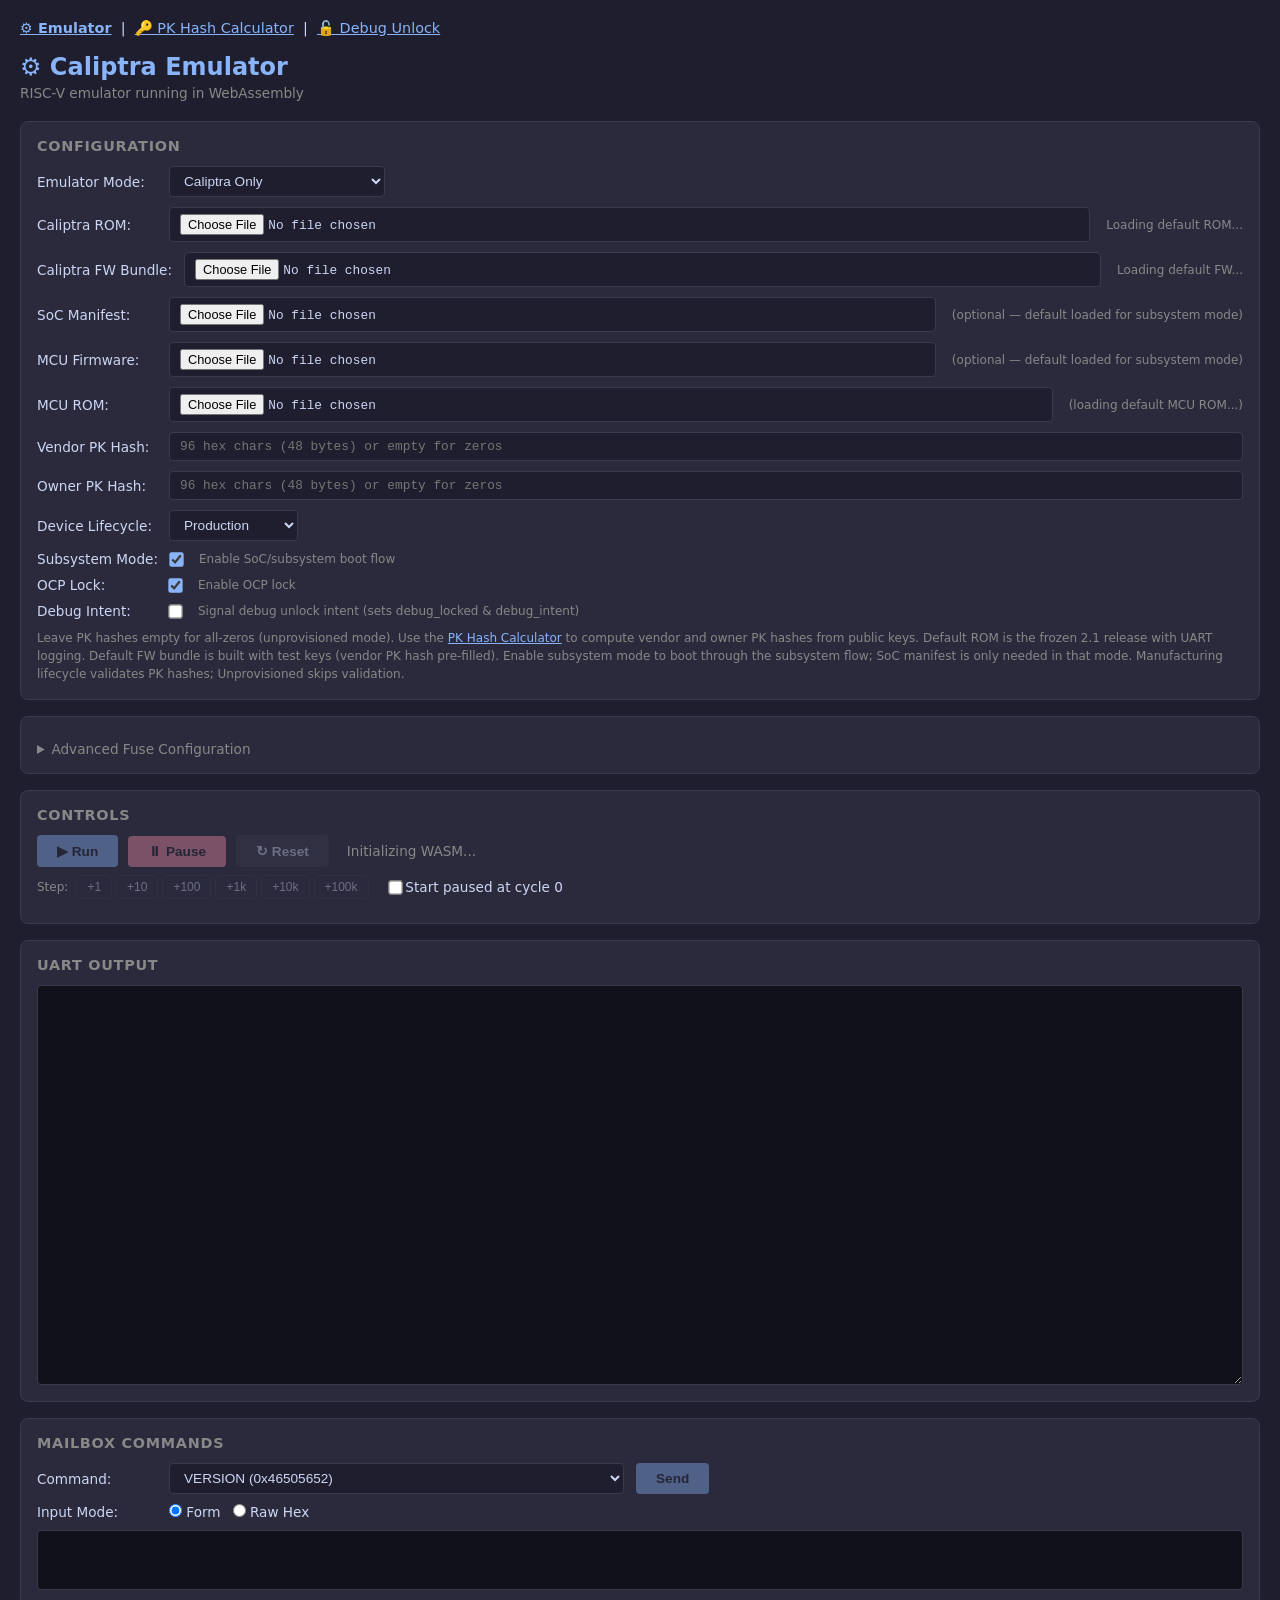
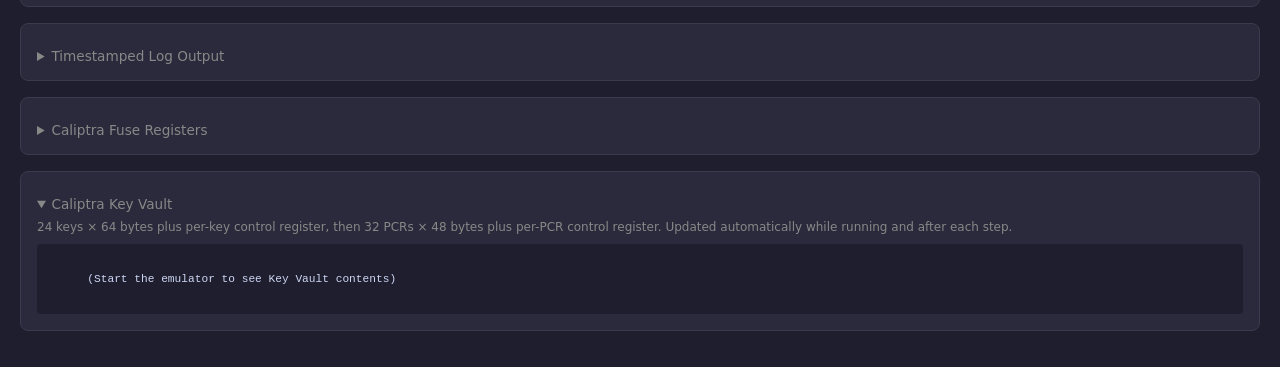
==== www/index.html @ 5b568da2 "Add KeyVault viewer panel and 'Start paused' option KeyVault viewer: - New CaliptraEmulator::get_key" ====
<!DOCTYPE html>
<html lang="en">
<head>
<meta charset="UTF-8">
<meta name="viewport" content="width=device-width, initial-scale=1.0">
<title>Caliptra Emulator</title>
<style>
  :root {
    --bg: #1e1e2e;
    --surface: #2a2a3c;
    --border: #3a3a4c;
    --text: #cdd6f4;
    --muted: #888;
    --accent: #89b4fa;
    --green: #a6e3a1;
    --red: #f38ba8;
    --yellow: #f9e2af;
  }
  * { box-sizing: border-box; margin: 0; padding: 0; }
  body {
    font-family: 'Segoe UI', system-ui, -apple-system, sans-serif;
    background: var(--bg);
    color: var(--text);
    padding: 20px;
    min-height: 100vh;
  }
  h1 {
    font-size: 1.5rem;
    margin-bottom: 4px;
    color: var(--accent);
  }
  .subtitle {
    font-size: 0.85rem;
    color: var(--muted);
    margin-bottom: 20px;
  }
  .panel {
    background: var(--surface);
    border: 1px solid var(--border);
    border-radius: 8px;
    padding: 16px;
    margin-bottom: 16px;
  }
  .panel h2 {
    font-size: 0.9rem;
    text-transform: uppercase;
    letter-spacing: 0.05em;
    color: var(--muted);
    margin-bottom: 12px;
  }
  .form-row {
    display: flex;
    align-items: center;
    gap: 12px;
    margin-bottom: 10px;
    flex-wrap: wrap;
  }
  label {
    font-size: 0.85rem;
    min-width: 120px;
    color: var(--text);
  }
  input[type="text"], input[type="number"], input[type="file"] {
    background: var(--bg);
    border: 1px solid var(--border);
    border-radius: 4px;
    color: var(--text);
    padding: 6px 10px;
    font-family: 'Cascadia Code', 'Fira Code', monospace;
    font-size: 0.8rem;
    flex: 1;
    min-width: 200px;
  }
  input[type="text"]:focus {
    outline: none;
    border-color: var(--accent);
  }
  textarea {
    background: var(--bg);
    border: 1px solid var(--border);
    border-radius: 4px;
    color: var(--text);
    padding: 6px 10px;
    font-family: 'Cascadia Code', 'Fira Code', monospace;
    font-size: 0.8rem;
    width: 100%;
    min-height: 60px;
    resize: vertical;
  }
  textarea:focus {
    outline: none;
    border-color: var(--accent);
  }
  textarea:disabled {
    opacity: 0.5;
    cursor: not-allowed;
  }
  select {
    background: var(--bg);
    border: 1px solid var(--border);
    border-radius: 4px;
    color: var(--text);
    padding: 6px 10px;
    font-size: 0.85rem;
    cursor: pointer;
  }
  select:focus {
    outline: none;
    border-color: var(--accent);
  }
  input[type="file"] {
    cursor: pointer;
  }
  input[type="checkbox"] {
    accent-color: var(--accent);
    transform: scale(1.1);
  }
  .rom-info {
    font-size: 0.75rem;
    color: var(--muted);
    margin-left: 4px;
  }
  .btn-row {
    display: flex;
    gap: 10px;
    align-items: center;
    flex-wrap: wrap;
  }
  button {
    background: var(--accent);
    color: var(--bg);
    border: none;
    border-radius: 4px;
    padding: 8px 20px;
    font-size: 0.85rem;
    font-weight: 600;
    cursor: pointer;
    transition: opacity 0.15s;
  }
  button:hover { opacity: 0.85; }
  button:disabled {
    opacity: 0.4;
    cursor: not-allowed;
  }
  button.stop {
    background: var(--red);
  }
  button.reset {
    background: var(--border);
    color: var(--text);
  }
  button.step-btn {
    background: var(--surface);
    color: var(--text);
    border: 1px solid var(--border);
    padding: 4px 10px;
    font-size: 0.75rem;
    font-weight: 500;
  }
  button.step-btn:hover:not(:disabled) {
    background: var(--accent);
    color: var(--bg);
  }
  .status {
    font-size: 0.85rem;
    color: var(--muted);
    margin-left: 8px;
  }
  .status.running { color: var(--green); }
  .status.stopped { color: var(--yellow); }
  .status.exited  { color: var(--red); }
  .status.passed  { color: var(--green); }
  #uart-output {
    background: #11111b;
    color: #a6e3a1;
    border: 1px solid var(--border);
    border-radius: 4px;
    padding: 12px;
    font-family: 'Cascadia Code', 'Fira Code', monospace;
    font-size: 0.78rem;
    line-height: 1.4;
    width: 100%;
    height: 400px;
    overflow-y: auto;
    white-space: pre-wrap;
    word-break: break-all;
    resize: vertical;
  }
  #log-output {
    background: #11111b;
    color: #bac2de;
    border: 1px solid var(--border);
    border-radius: 4px;
    padding: 12px;
    font-family: 'Cascadia Code', 'Fira Code', monospace;
    font-size: 0.72rem;
    line-height: 1.3;
    width: 100%;
    height: 200px;
    overflow-y: auto;
    white-space: pre-wrap;
    word-break: break-all;
    resize: vertical;
  }
  .stats {
    font-size: 0.78rem;
    color: var(--muted);
    margin-top: 8px;
    font-family: 'Cascadia Code', 'Fira Code', monospace;
  }
  details {
    margin-top: 8px;
  }
  details summary {
    cursor: pointer;
    font-size: 0.85rem;
    color: var(--muted);
  }
  .help {
    font-size: 0.75rem;
    color: var(--muted);
    line-height: 1.5;
    margin-top: 6px;
  }
  @media (max-width: 600px) {
    .form-row { flex-direction: column; align-items: stretch; }
    label { min-width: auto; }
  }
</style>
</head>
<body>

<nav style="margin-bottom: 16px; font-size: 0.9rem;">
  <a href="index.html" style="color: var(--accent); font-weight: 600;">⚙ Emulator</a>
  &nbsp;|&nbsp;
  <a href="pk-hash.html" style="color: var(--accent);">🔑 PK Hash Calculator</a>
  &nbsp;|&nbsp;
  <a href="debug-unlock.html" style="color: var(--accent);">🔓 Debug Unlock</a>
</nav>

<h1>⚙ Caliptra Emulator</h1>
<p class="subtitle">RISC-V emulator running in WebAssembly</p>

<!-- Configuration Panel -->
<div class="panel">
  <h2>Configuration</h2>

  <div class="form-row">
    <label for="emu-mode">Emulator Mode:</label>
    <select id="emu-mode">
      <option value="caliptra" selected>Caliptra Only</option>
      <option value="mcu">MCU + Caliptra (Subsystem)</option>
    </select>
  </div>

  <div class="form-row">
    <label for="rom-file">Caliptra ROM:</label>
    <input type="file" id="rom-file" accept=".bin,.rom">
    <span class="rom-info" id="rom-info">Loading default ROM...</span>
  </div>

  <div class="form-row">
    <label for="fw-file">Caliptra FW Bundle:</label>
    <input type="file" id="fw-file" accept=".bin,.bundle">
    <span class="rom-info" id="fw-info">Loading default FW...</span>
  </div>

  <div class="form-row">
    <label for="soc-manifest-file">SoC Manifest:</label>
    <input type="file" id="soc-manifest-file" accept=".bin,.manifest">
    <span class="rom-info" id="soc-manifest-info">(optional — default loaded for subsystem mode)</span>
  </div>

  <div class="form-row">
    <label for="mcu-fw-file">MCU Firmware:</label>
    <input type="file" id="mcu-fw-file" accept=".bin">
    <span class="rom-info" id="mcu-fw-info">(optional — default loaded for subsystem mode)</span>
  </div>

  <div class="form-row" id="mcu-rom-row">
    <label for="mcu-rom-file">MCU ROM:</label>
    <input type="file" id="mcu-rom-file" accept=".bin">
    <span class="rom-info" id="mcu-rom-info">(loading default MCU ROM...)</span>
  </div>

  <div class="form-row">
    <label for="vendor-pk">Vendor PK Hash:</label>
    <input type="text" id="vendor-pk" placeholder="96 hex chars (48 bytes) or empty for zeros"
           value="" spellcheck="false">
  </div>

  <div class="form-row">
    <label for="owner-pk">Owner PK Hash:</label>
    <input type="text" id="owner-pk" placeholder="96 hex chars (48 bytes) or empty for zeros"
           value="" spellcheck="false">
  </div>

  <div class="form-row">
    <label for="lifecycle">Device Lifecycle:</label>
    <select id="lifecycle">
      <option value="production" selected>Production</option>
      <option value="manufacturing">Manufacturing</option>
      <option value="unprovisioned">Unprovisioned</option>
    </select>
  </div>

  <div class="form-row">
    <label for="subsystem-mode">Subsystem Mode:</label>
    <input type="checkbox" id="subsystem-mode" checked>
    <span class="rom-info">Enable SoC/subsystem boot flow</span>
  </div>

  <div class="form-row">
    <label for="ocp-lock">OCP Lock:</label>
    <input type="checkbox" id="ocp-lock" checked>
    <span class="rom-info">Enable OCP lock</span>
  </div>

  <div class="form-row">
    <label for="debug-intent">Debug Intent:</label>
    <input type="checkbox" id="debug-intent">
    <span class="rom-info">Signal debug unlock intent (sets debug_locked &amp; debug_intent)</span>
  </div>

  <p class="help">
    Leave PK hashes empty for all-zeros (unprovisioned mode).
    Use the <a href="pk-hash.html" style="color: var(--accent);">PK Hash Calculator</a> to compute vendor and owner PK hashes from public keys.
    Default ROM is the frozen 2.1 release with UART logging.
    Default FW bundle is built with test keys (vendor PK hash pre-filled).
    Enable subsystem mode to boot through the subsystem flow; SoC manifest is only needed in that mode.
    Manufacturing lifecycle validates PK hashes; Unprovisioned skips validation.
  </p>
</div>

<!-- Advanced Fuse Configuration -->
<div class="panel">
  <details>
    <summary>Advanced Fuse Configuration</summary>
    <p class="help" style="margin: 8px 0;">
      Override individual fuse values. Defaults shown below. Hex inputs are big-endian byte strings.
      In core mode, values populate the Caliptra <code>Fuses</code> struct.
      In subsystem (MCU) mode, values populate the corresponding OTP partition bytes.
      Note: <code>fuse_pqc_key_type</code> uses 0=LMS, 1=MLDSA (Caliptra convention); the OTP byte encoding is inverted automatically.
    </p>

    <div class="form-row">
      <label for="fuse-pqc-key-type">fuse_pqc_key_type:</label>
      <select id="fuse-pqc-key-type">
        <option value="">(default: 1 = MLDSA)</option>
        <option value="0">0 = LMS</option>
        <option value="1">1 = MLDSA</option>
      </select>
    </div>

    <div class="form-row">
      <label for="fuse-ecc-revocation">fuse_ecc_revocation:</label>
      <input type="text" id="fuse-ecc-revocation" placeholder="0" style="max-width: 100px;">
      <span class="rom-info">4-bit mask (decimal/hex, prefix 0x)</span>
    </div>

    <div class="form-row">
      <label for="fuse-lms-revocation">fuse_lms_revocation:</label>
      <input type="text" id="fuse-lms-revocation" placeholder="0" style="max-width: 120px;">
      <span class="rom-info">u32 bitmask</span>
    </div>

    <div class="form-row">
      <label for="fuse-mldsa-revocation">fuse_mldsa_revocation:</label>
      <input type="text" id="fuse-mldsa-revocation" placeholder="0" style="max-width: 120px;">
      <span class="rom-info">u32 bitmask</span>
    </div>

    <div class="form-row">
      <label for="anti-rollback-disable">anti_rollback_disable:</label>
      <input type="checkbox" id="anti-rollback-disable">
      <span class="rom-info">Disable rollback protection</span>
    </div>

    <div class="form-row">
      <label for="soc-stepping-id">soc_stepping_id:</label>
      <input type="text" id="soc-stepping-id" placeholder="0" style="max-width: 120px;">
      <span class="rom-info">u16</span>
    </div>

    <div class="form-row">
      <label for="soc-manifest-max-svn">soc_manifest_max_svn:</label>
      <input type="text" id="soc-manifest-max-svn" placeholder="128" style="max-width: 120px;">
      <span class="rom-info">u8 (default 128)</span>
    </div>

    <div class="form-row">
      <label for="soc-manifest-svn">soc_manifest_svn:</label>
      <input type="text" id="soc-manifest-svn" placeholder="0,0,0,0" style="max-width: 240px;">
      <span class="rom-info">4 u32 words, comma-separated</span>
    </div>

    <div class="form-row">
      <label for="fw-svn">fw_svn (runtime SVN):</label>
      <input type="text" id="fw-svn" placeholder="0,0,0,0" style="max-width: 240px;">
      <span class="rom-info">4 u32 words, comma-separated</span>
    </div>

    <div class="form-row">
      <label for="idevid-cert-attr">idevid_cert_attr:</label>
      <input type="text" id="idevid-cert-attr" placeholder="(default: all zeros)" style="font-family: 'Cascadia Code', 'Fira Code', monospace; font-size: 0.7rem;">
      <span class="rom-info">96 bytes hex (192 chars)</span>
    </div>

    <div class="form-row">
      <label for="idevid-manuf-hsm-id">idevid_manuf_hsm_id:</label>
      <input type="text" id="idevid-manuf-hsm-id" placeholder="(default: all zeros)" style="font-family: 'Cascadia Code', 'Fira Code', monospace; font-size: 0.7rem; max-width: 320px;">
      <span class="rom-info">16 bytes hex (32 chars)</span>
    </div>

    <h3 style="font-size: 0.85rem; color: var(--muted); margin: 16px 0 8px; text-transform: uppercase;">Production Debug Unlock PK Hashes (subsystem mode only)</h3>
    <p class="help" style="margin: 4px 0 8px;">
      8 SHA-384 hashes (48 bytes / 96 hex chars each) for unlock levels 1-8. Stored in SW_MANUF OTP partition.
    </p>
    <div id="prod-dbg-pks-fields"></div>

    <div class="form-row" style="margin-top: 12px;">
      <button class="reset" onclick="resetFuseFields()">Reset all to defaults</button>
    </div>
  </details>
</div>

<!-- Controls -->
<div class="panel">
  <h2>Controls</h2>
  <div class="btn-row">
    <button id="btn-run" disabled>▶ Run</button>
    <button id="btn-stop" class="stop" disabled>⏸ Pause</button>
    <button id="btn-reset" class="reset" disabled>↻ Reset</button>
    <span class="status" id="status">Initializing WASM...</span>
  </div>
  <div class="btn-row" style="margin-top: 8px; gap: 4px;">
    <span style="font-size: 0.75rem; color: var(--muted); margin-right: 4px;">Step:</span>
    <button class="step-btn" data-step="1" disabled>+1</button>
    <button class="step-btn" data-step="10" disabled>+10</button>
    <button class="step-btn" data-step="100" disabled>+100</button>
    <button class="step-btn" data-step="1000" disabled>+1k</button>
    <button class="step-btn" data-step="10000" disabled>+10k</button>
    <button class="step-btn" data-step="100000" disabled>+100k</button>
    <span style="margin-left: 16px; font-size: 0.75rem; color: var(--muted);">
      <input type="checkbox" id="start-paused" style="vertical-align: middle;">
      <label for="start-paused" style="vertical-align: middle;">Start paused at cycle 0</label>
    </span>
  </div>
  <div class="stats" id="stats"></div>
</div>

<!-- UART Output -->
<div class="panel">
  <h2>UART Output</h2>
  <div style="display: flex; gap: 12px; align-items: stretch;">
    <div id="uart-output" style="flex: 1; min-width: 0;"></div>
    <div id="error-decoder" style="
      width: 320px;
      flex-shrink: 0;
      background: #2a1a1f;
      border: 2px solid #f38ba8;
      border-radius: 6px;
      padding: 10px;
      color: #f5c2c7;
      font-family: 'Cascadia Code', 'Fira Code', monospace;
      font-size: 0.74rem;
      line-height: 1.5;
      overflow-y: auto;
      max-height: 400px;
      display: none;
    "></div>
  </div>
</div>

<!-- Mailbox Commands -->
<div class="panel">
  <h2>Mailbox Commands</h2>
  <div class="form-row">
    <label for="mbox-cmd">Command:</label>
    <select id="mbox-cmd">
      <optgroup label="FIPS Commands">
        <option value="VERSION">VERSION (0x46505652)</option>
        <option value="SELF_TEST_START">SELF_TEST_START (0x46504C54)</option>
        <option value="SELF_TEST_GET_RESULTS">SELF_TEST_GET_RESULTS (0x46504C67)</option>
        <option value="SHUTDOWN">SHUTDOWN (0x46505344)</option>
      </optgroup>
      <optgroup label="Info / Status">
        <option value="FW_INFO">FW_INFO (0x494E464F)</option>
        <option value="CAPABILITIES">CAPABILITIES (0x43415053)</option>
        <option value="GET_IMAGE_INFO">GET_IMAGE_INFO (0x494D4530)</option>
        <option value="GET_MCU_FW_SIZE">GET_MCU_FW_SIZE (0x474D4653)</option>
      </optgroup>
      <optgroup label="Certificate Commands (ECC384)">
        <option value="GET_IDEV_ECC384_CERT">GET_IDEV_ECC384_CERT (0x49444543)</option>
        <option value="GET_IDEV_ECC384_INFO">GET_IDEV_ECC384_INFO (0x49444549)</option>
        <option value="POPULATE_IDEV_ECC384_CERT">POPULATE_IDEV_ECC384_CERT (0x49444550)</option>
        <option value="GET_LDEV_ECC384_CERT">GET_LDEV_ECC384_CERT (0x4C444556)</option>
        <option value="GET_FMC_ALIAS_ECC384_CERT">GET_FMC_ALIAS_ECC384_CERT (0x43455246)</option>
        <option value="GET_RT_ALIAS_ECC384_CERT">GET_RT_ALIAS_ECC384_CERT (0x43455252)</option>
        <option value="GET_IDEV_ECC384_CSR">GET_IDEV_ECC384_CSR (0x49444352)</option>
        <option value="GET_FMC_ALIAS_ECC384_CSR">GET_FMC_ALIAS_ECC384_CSR (0x464D4352)</option>
        <option value="GET_ATTESTED_ECC384_CSR">GET_ATTESTED_ECC384_CSR (0x41454352)</option>
      </optgroup>
      <optgroup label="Certificate Commands (MLDSA87)">
        <option value="GET_IDEV_MLDSA87_CERT">GET_IDEV_MLDSA87_CERT (0x49444D43)</option>
        <option value="GET_IDEV_MLDSA87_INFO">GET_IDEV_MLDSA87_INFO (0x49444D49)</option>
        <option value="POPULATE_IDEV_MLDSA87_CERT">POPULATE_IDEV_MLDSA87_CERT (0x49444D50)</option>
        <option value="GET_LDEV_MLDSA87_CERT">GET_LDEV_MLDSA87_CERT (0x4C444D43)</option>
        <option value="GET_FMC_ALIAS_MLDSA87_CERT">GET_FMC_ALIAS_MLDSA87_CERT (0x434D4346)</option>
        <option value="GET_RT_ALIAS_MLDSA87_CERT">GET_RT_ALIAS_MLDSA87_CERT (0x434D4352)</option>
        <option value="GET_IDEV_MLDSA87_CSR">GET_IDEV_MLDSA87_CSR (0x49444D52)</option>
        <option value="GET_FMC_ALIAS_MLDSA87_CSR">GET_FMC_ALIAS_MLDSA87_CSR (0x464D4452)</option>
        <option value="GET_ATTESTED_MLDSA87_CSR">GET_ATTESTED_MLDSA87_CSR (0x414D4352)</option>
      </optgroup>
      <optgroup label="Signature Verification">
        <option value="ECDSA384_SIGNATURE_VERIFY">ECDSA384_SIGNATURE_VERIFY (0x45435632)</option>
        <option value="LMS_SIGNATURE_VERIFY">LMS_SIGNATURE_VERIFY (0x4C4D5632)</option>
        <option value="MLDSA87_SIGNATURE_VERIFY">MLDSA87_SIGNATURE_VERIFY (0x4D4C5632)</option>
      </optgroup>
      <optgroup label="Measurement / DPE">
        <option value="STASH_MEASUREMENT">STASH_MEASUREMENT (0x4D454153)</option>
        <option value="INVOKE_DPE_ECC384">INVOKE_DPE_ECC384 (0x44504543)</option>
        <option value="INVOKE_DPE_MLDSA87">INVOKE_DPE_MLDSA87 (0x4450454D)</option>
        <option value="DPE_TAG_TCI">DPE_TAG_TCI (0x54514754)</option>
        <option value="DPE_GET_TAGGED_TCI">DPE_GET_TAGGED_TCI (0x47544744)</option>
        <option value="REALLOCATE_DPE_CONTEXT_LIMITS">REALLOCATE_DPE_CONTEXT_LIMITS (0x52435458)</option>
      </optgroup>
      <optgroup label="PCR">
        <option value="INCREMENT_PCR_RESET_COUNTER">INCREMENT_PCR_RESET_COUNTER (0x50435252)</option>
        <option value="QUOTE_PCRS_ECC384">QUOTE_PCRS_ECC384 (0x50435251)</option>
        <option value="QUOTE_PCRS_MLDSA87">QUOTE_PCRS_MLDSA87 (0x5043524D)</option>
        <option value="EXTEND_PCR">EXTEND_PCR (0x50435245)</option>
        <option value="GET_PCR_LOG">GET_PCR_LOG (0x504C4F47)</option>
      </optgroup>
      <optgroup label="Attestation">
        <option value="DISABLE_ATTESTATION">DISABLE_ATTESTATION (0x4453424C)</option>
        <option value="ADD_SUBJECT_ALT_NAME">ADD_SUBJECT_ALT_NAME (0x414C544E)</option>
        <option value="CERTIFY_KEY_EXTENDED_ECC384">CERTIFY_KEY_EXTENDED_ECC384 (0x434B4558)</option>
        <option value="CERTIFY_KEY_EXTENDED_MLDSA87">CERTIFY_KEY_EXTENDED_MLDSA87 (0x434B584D)</option>
      </optgroup>
      <optgroup label="Firmware">
        <option value="ACTIVATE_FIRMWARE">ACTIVATE_FIRMWARE (0x41435446)</option>
        <option value="FIRMWARE_LOAD">FIRMWARE_LOAD (0x46574C44)</option>
        <option value="FIRMWARE_VERIFY">FIRMWARE_VERIFY (0x46575652)</option>
      </optgroup>
      <optgroup label="Auth Manifest">
        <option value="SET_AUTH_MANIFEST">SET_AUTH_MANIFEST (0x41544D4E)</option>
        <option value="VERIFY_AUTH_MANIFEST">VERIFY_AUTH_MANIFEST (0x4154564D)</option>
        <option value="AUTHORIZE_AND_STASH">AUTHORIZE_AND_STASH (0x41545348)</option>
      </optgroup>
      <optgroup label="Recovery">
        <option value="RI_DOWNLOAD_FIRMWARE">RI_DOWNLOAD_FIRMWARE (0x52494644)</option>
        <option value="RI_DOWNLOAD_ENCRYPTED_FIRMWARE">RI_DOWNLOAD_ENCRYPTED_FIRMWARE (0x52494645)</option>
      </optgroup>
      <optgroup label="Key Management">
        <option value="SIGN_WITH_EXPORTED_ECDSA">SIGN_WITH_EXPORTED_ECDSA (0x53574545)</option>
        <option value="SIGN_WITH_EXPORTED_MLDSA">SIGN_WITH_EXPORTED_MLDSA (0x53574D4C)</option>
        <option value="REVOKE_EXPORTED_CDI_HANDLE">REVOKE_EXPORTED_CDI_HANDLE (0x52564348)</option>
        <option value="INSTALL_OWNER_PK_HASH">INSTALL_OWNER_PK_HASH (0x4F574E50)</option>
        <option value="ZEROIZE_UDS_FE">ZEROIZE_UDS_FE (0x5A455546)</option>
        <option value="FE_PROG">FE_PROG (0x46455052)</option>
      </optgroup>
      <optgroup label="Crypto Manager (CM)">
        <option value="CM_SHA_HASH">CM SHA Hash — composite (INIT→UPDATE→FINAL)</option>
        <option value="CM_STATUS">CM_STATUS (0x434D5354)</option>
        <option value="CM_IMPORT">CM_IMPORT (0x434D494D)</option>
        <option value="CM_DELETE">CM_DELETE (0x434D444C)</option>
        <option value="CM_CLEAR">CM_CLEAR (0x434D434C)</option>
        <option value="CM_SHA">CM_SHA (0x434D5348)</option>
        <option value="CM_SHA_INIT">CM_SHA_INIT (0x434D5349)</option>
        <option value="CM_SHA_UPDATE">CM_SHA_UPDATE (0x434D5355)</option>
        <option value="CM_SHA_FINAL">CM_SHA_FINAL (0x434D5346)</option>
        <option value="CM_SHAKE256_INIT">CM_SHAKE256_INIT (0x434D5849)</option>
        <option value="CM_SHAKE256_UPDATE">CM_SHAKE256_UPDATE (0x434D5855)</option>
        <option value="CM_SHAKE256_FINAL">CM_SHAKE256_FINAL (0x434D5846)</option>
        <option value="CM_RANDOM_GENERATE">CM_RANDOM_GENERATE (0x434D5247)</option>
        <option value="CM_RANDOM_STIR">CM_RANDOM_STIR (0x434D5253)</option>
        <option value="CM_AES_ENCRYPT_INIT">CM_AES_ENCRYPT_INIT (0x434D4149)</option>
        <option value="CM_AES_ENCRYPT_UPDATE">CM_AES_ENCRYPT_UPDATE (0x434D4155)</option>
        <option value="CM_AES_DECRYPT_INIT">CM_AES_DECRYPT_INIT (0x434D414A)</option>
        <option value="CM_AES_DECRYPT_UPDATE">CM_AES_DECRYPT_UPDATE (0x434D4156)</option>
        <option value="CM_AES_GCM_ENCRYPT_INIT">CM_AES_GCM_ENCRYPT_INIT (0x434D4749)</option>
        <option value="CM_AES_GCM_SPDM_ENCRYPT_INIT">CM_AES_GCM_SPDM_ENCRYPT_INIT (0x434D5345)</option>
        <option value="CM_AES_GCM_ENCRYPT_UPDATE">CM_AES_GCM_ENCRYPT_UPDATE (0x434D4755)</option>
        <option value="CM_AES_GCM_ENCRYPT_FINAL">CM_AES_GCM_ENCRYPT_FINAL (0x434D4746)</option>
        <option value="CM_AES_GCM_DECRYPT_INIT">CM_AES_GCM_DECRYPT_INIT (0x434D4449)</option>
        <option value="CM_AES_GCM_SPDM_DECRYPT_INIT">CM_AES_GCM_SPDM_DECRYPT_INIT (0x434D5344)</option>
        <option value="CM_AES_GCM_DECRYPT_UPDATE">CM_AES_GCM_DECRYPT_UPDATE (0x434D4455)</option>
        <option value="CM_AES_GCM_DECRYPT_FINAL">CM_AES_GCM_DECRYPT_FINAL (0x434D4446)</option>
        <option value="CM_AES_GCM_DECRYPT_DMA">CM_AES_GCM_DECRYPT_DMA (0x434D4444)</option>
        <option value="CM_ECDH_GENERATE">CM_ECDH_GENERATE (0x434D4547)</option>
        <option value="CM_ECDH_FINISH">CM_ECDH_FINISH (0x434D4546)</option>
        <option value="CM_HMAC">CM_HMAC (0x434D484D)</option>
        <option value="CM_HMAC_KDF_COUNTER">CM_HMAC_KDF_COUNTER (0x434D4B43)</option>
        <option value="CM_HKDF_EXTRACT">CM_HKDF_EXTRACT (0x434D4B54)</option>
        <option value="CM_HKDF_EXPAND">CM_HKDF_EXPAND (0x434D4B50)</option>
        <option value="CM_MLDSA_PUBLIC_KEY">CM_MLDSA_PUBLIC_KEY (0x434D4D50)</option>
        <option value="CM_MLDSA_SIGN">CM_MLDSA_SIGN (0x434D4D53)</option>
        <option value="CM_MLDSA_VERIFY">CM_MLDSA_VERIFY (0x434D4D56)</option>
        <option value="CM_ECDSA_PUBLIC_KEY">CM_ECDSA_PUBLIC_KEY (0x434D4550)</option>
        <option value="CM_ECDSA_SIGN">CM_ECDSA_SIGN (0x434D4553)</option>
        <option value="CM_ECDSA_VERIFY">CM_ECDSA_VERIFY (0x434D4556)</option>
        <option value="CM_DERIVE_STABLE_KEY">CM_DERIVE_STABLE_KEY (0x494D4453)</option>
        <option value="CM_MLKEM_KEY_GEN">CM_MLKEM_KEY_GEN (0x434D4C4B)</option>
        <option value="CM_MLKEM_ENCAPSULATE">CM_MLKEM_ENCAPSULATE (0x434D4C45)</option>
        <option value="CM_MLKEM_DECAPSULATE">CM_MLKEM_DECAPSULATE (0x434D4C44)</option>
      </optgroup>
      <optgroup label="Debug">
        <option value="MANUF_DEBUG_UNLOCK_REQ_TOKEN">MANUF_DEBUG_UNLOCK_REQ_TOKEN (0x4D445554)</option>
        <option value="PRODUCTION_AUTH_DEBUG_UNLOCK_REQ">PRODUCTION_AUTH_DEBUG_UNLOCK_REQ (0x50445552)</option>
        <option value="PRODUCTION_AUTH_DEBUG_UNLOCK_TOKEN">PRODUCTION_AUTH_DEBUG_UNLOCK_TOKEN (0x50445554)</option>
        <option value="EXTERNAL_MAILBOX_CMD">EXTERNAL_MAILBOX_CMD (0x4558544D)</option>
      </optgroup>
      <optgroup label="OCP Lock">
        <option value="OCP_LOCK_REPORT_HEK_METADATA">OCP_LOCK_REPORT_HEK_METADATA (0x52484D54)</option>
        <option value="OCP_LOCK_GET_ALGORITHMS">OCP_LOCK_GET_ALGORITHMS (0x47414C47)</option>
        <option value="OCP_LOCK_INITIALIZE_MEK_SECRET">OCP_LOCK_INITIALIZE_MEK_SECRET (0x494D4B53)</option>
        <option value="OCP_LOCK_MIX_MPK">OCP_LOCK_MIX_MPK (0x4D4D504B)</option>
        <option value="OCP_LOCK_DERIVE_MEK">OCP_LOCK_DERIVE_MEK (0x444D454B)</option>
        <option value="OCP_LOCK_ENUMERATE_HPKE_HANDLES">OCP_LOCK_ENUMERATE_HPKE_HANDLES (0x4548444C)</option>
        <option value="OCP_LOCK_ROTATE_HPKE_KEY">OCP_LOCK_ROTATE_HPKE_KEY (0x5248504B)</option>
        <option value="OCP_LOCK_GENERATE_MEK">OCP_LOCK_GENERATE_MEK (0x474D454B)</option>
        <option value="OCP_LOCK_GET_HPKE_PUB_KEY">OCP_LOCK_GET_HPKE_PUB_KEY (0x4748504B)</option>
        <option value="OCP_LOCK_GENERATE_MPK">OCP_LOCK_GENERATE_MPK (0x474D504B)</option>
        <option value="OCP_LOCK_REWRAP_MPK">OCP_LOCK_REWRAP_MPK (0x52455750)</option>
        <option value="OCP_LOCK_ENABLE_MPK">OCP_LOCK_ENABLE_MPK (0x524D504B)</option>
        <option value="OCP_LOCK_TEST_ACCESS_KEY">OCP_LOCK_TEST_ACCESS_KEY (0x5441434B)</option>
        <option value="OCP_LOCK_CLEAR_KEY_CACHE">OCP_LOCK_CLEAR_KEY_CACHE (0x434C4B43)</option>
        <option value="OCP_LOCK_GET_STATUS">OCP_LOCK_GET_STATUS (0x47535441)</option>
        <option value="OCP_LOCK_UNLOAD_MEK">OCP_LOCK_UNLOAD_MEK (0x554D454B)</option>
        <option value="OCP_LOCK_LOAD_MEK">OCP_LOCK_LOAD_MEK (0x4C4D454B)</option>
      </optgroup>
    </select>
    <button id="btn-mbox-send" disabled>Send</button>
  </div>
  <div id="mbox-input-section" style="margin-bottom: 10px;">
    <div class="form-row" style="margin-bottom: 8px;">
      <label>Input Mode:</label>
      <label style="min-width: auto;"><input type="radio" name="mbox-input-mode" value="form" checked> Form</label>
      <label style="min-width: auto;"><input type="radio" name="mbox-input-mode" value="raw"> Raw Hex</label>
    </div>
    <div id="mbox-form-fields"></div>
    <div id="mbox-raw-input" style="display: none;">
      <div class="form-row">
        <label for="mbox-payload">Request Payload (hex):</label>
      </div>
      <textarea id="mbox-payload" rows="3"
        placeholder="Enter payload hex bytes after checksum (e.g., 01020304)"
        spellcheck="false"></textarea>
    </div>
    <div id="mbox-params" style="display:none; margin-bottom: 10px;">
      <div class="form-row">
        <label for="mbox-sha-algo">Hash Algorithm:</label>
        <select id="mbox-sha-algo">
          <option value="1">SHA-384</option>
          <option value="2">SHA-512</option>
        </select>
      </div>
      <div class="form-row">
        <label for="mbox-sha-input">Input Data:</label>
        <input type="text" id="mbox-sha-input" placeholder="Text to hash (UTF-8)" value="hello world" spellcheck="false">
      </div>
    </div>
  </div>
  <div id="mbox-response" style="
    background: #11111b;
    color: #89b4fa;
    border: 1px solid var(--border);
    border-radius: 4px;
    padding: 12px;
    font-family: 'Cascadia Code', 'Fira Code', monospace;
    font-size: 0.78rem;
    line-height: 1.5;
    min-height: 60px;
    max-height: 400px;
    overflow-y: auto;
    white-space: pre-wrap;
    word-break: break-all;
    margin-top: 8px;
  "></div>
</div>

<!-- Log Output (collapsible) -->
<div class="panel">
  <details>
    <summary>Timestamped Log Output</summary>
    <div id="log-output" style="margin-top: 8px;"></div>
  </details>
</div>

<!-- Fuse Registers (collapsible) -->
<div class="panel">
  <details>
    <summary>Caliptra Fuse Registers</summary>
    <div id="fuse-registers" style="margin-top: 8px; font-family: 'Cascadia Code', 'Fira Code', monospace;
      font-size: 0.72rem; background: var(--bg); padding: 10px; border-radius: 4px;
      max-height: 400px; overflow-y: auto; white-space: pre; color: var(--green);">
      (Start the emulator to see fuse values)
    </div>
  </details>
</div>

<!-- Key Vault (collapsible) -->
<div class="panel">
  <details open>
    <summary>Caliptra Key Vault</summary>
    <p class="help" style="margin: 6px 0;">
      24 keys × 64 bytes plus per-key control register, then 32 PCRs × 48 bytes
      plus per-PCR control register. Updated automatically while running and
      after each step.
    </p>
    <div id="keyvault-display" style="margin-top: 8px; font-family: 'Cascadia Code', 'Fira Code', monospace;
      font-size: 0.7rem; background: var(--bg); padding: 10px; border-radius: 4px;
      max-height: 500px; overflow-y: auto; white-space: pre; color: var(--text); line-height: 1.5;">
      (Start the emulator to see Key Vault contents)
    </div>
  </details>
</div>

<!-- OTP Memory Viewer (MCU mode only, collapsible) -->
<div class="panel" id="otp-panel" style="display: none;">
  <details>
    <summary>OTP Memory Viewer</summary>
    <div style="margin-top: 8px;">
      <button id="btn-refresh-otp" style="font-size: 0.7rem; padding: 3px 10px;">Refresh OTP</button>
      <div id="otp-memory" style="margin-top: 8px; font-family: 'Cascadia Code', 'Fira Code', monospace;
        font-size: 0.68rem; background: var(--bg); padding: 10px; border-radius: 4px;
        max-height: 500px; overflow-y: auto; white-space: pre; color: var(--text); line-height: 1.5;">
        (Start the MCU emulator to see OTP memory)
      </div>
    </div>
  </details>
</div>

<!-- OTP DAI Log (MCU mode only, toggleable) -->
<div class="panel" id="otp-log-panel" style="display: none;">
  <div class="form-row">
    <input type="checkbox" id="otp-log-enable" checked>
    <label for="otp-log-enable" style="margin: 0;">Enable OTP DAI Operation Log (Rd/Wr/Digest)</label>
  </div>
  <div id="otp-log-output" style="margin-top: 8px; font-family: 'Cascadia Code', 'Fira Code', monospace;
    font-size: 0.68rem; background: var(--bg); padding: 10px; border-radius: 4px;
    max-height: 300px; overflow-y: auto; white-space: pre; color: var(--yellow);">
  </div>
</div>

<script type="module" src="app.js"></script>
</body>
</html>
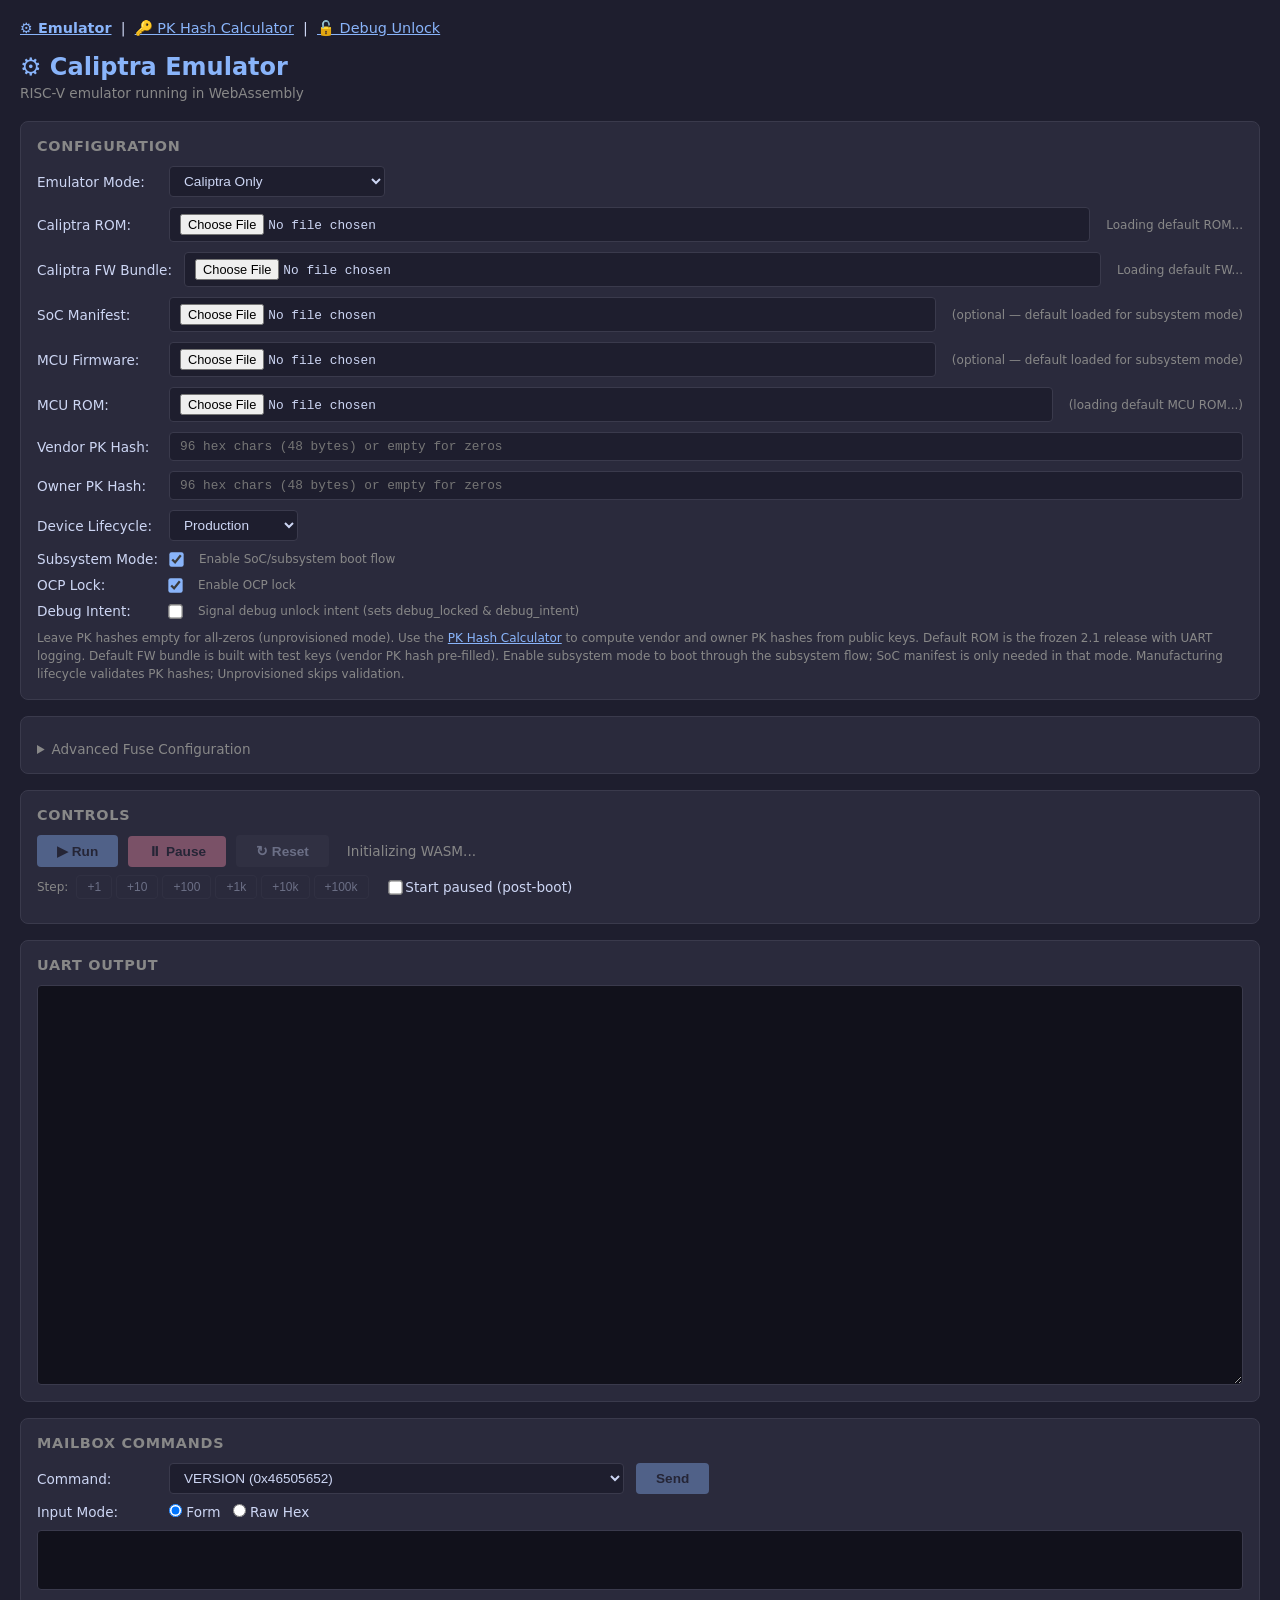
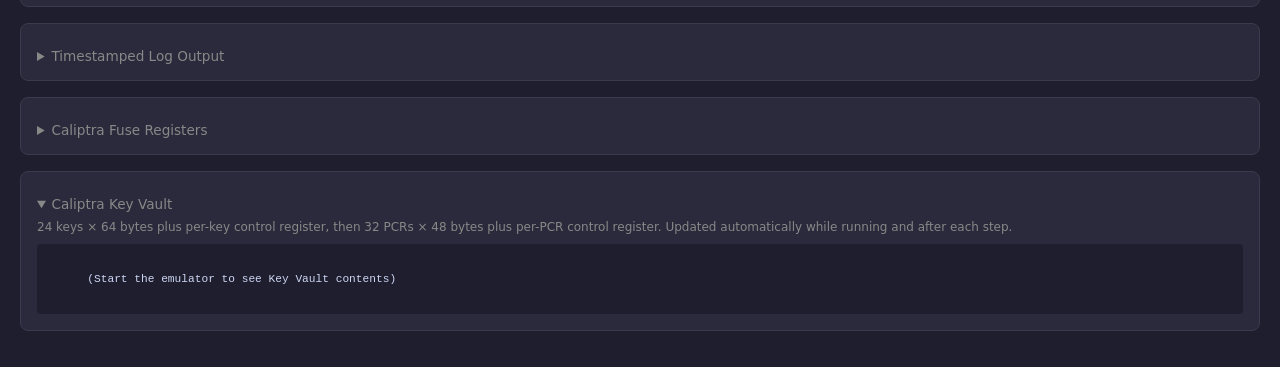
==== commit 80d1b756: "Drain boot-time UART/log buffer at emulator creation Caliptra's model.boot(boot_params) runs synchro" ====
--- a/www/index.html
+++ b/www/index.html
@@ -443,7 +443,7 @@
     <button class="step-btn" data-step="100000" disabled>+100k</button>
     <span style="margin-left: 16px; font-size: 0.75rem; color: var(--muted);">
       <input type="checkbox" id="start-paused" style="vertical-align: middle;">
-      <label for="start-paused" style="vertical-align: middle;">Start paused at cycle 0</label>
+      <label for="start-paused" style="vertical-align: middle;" title="Caliptra boots synchronously during construction, so 'paused' is post-boot, not literal cycle 0.">Start paused (post-boot)</label>
     </span>
   </div>
   <div class="stats" id="stats"></div>
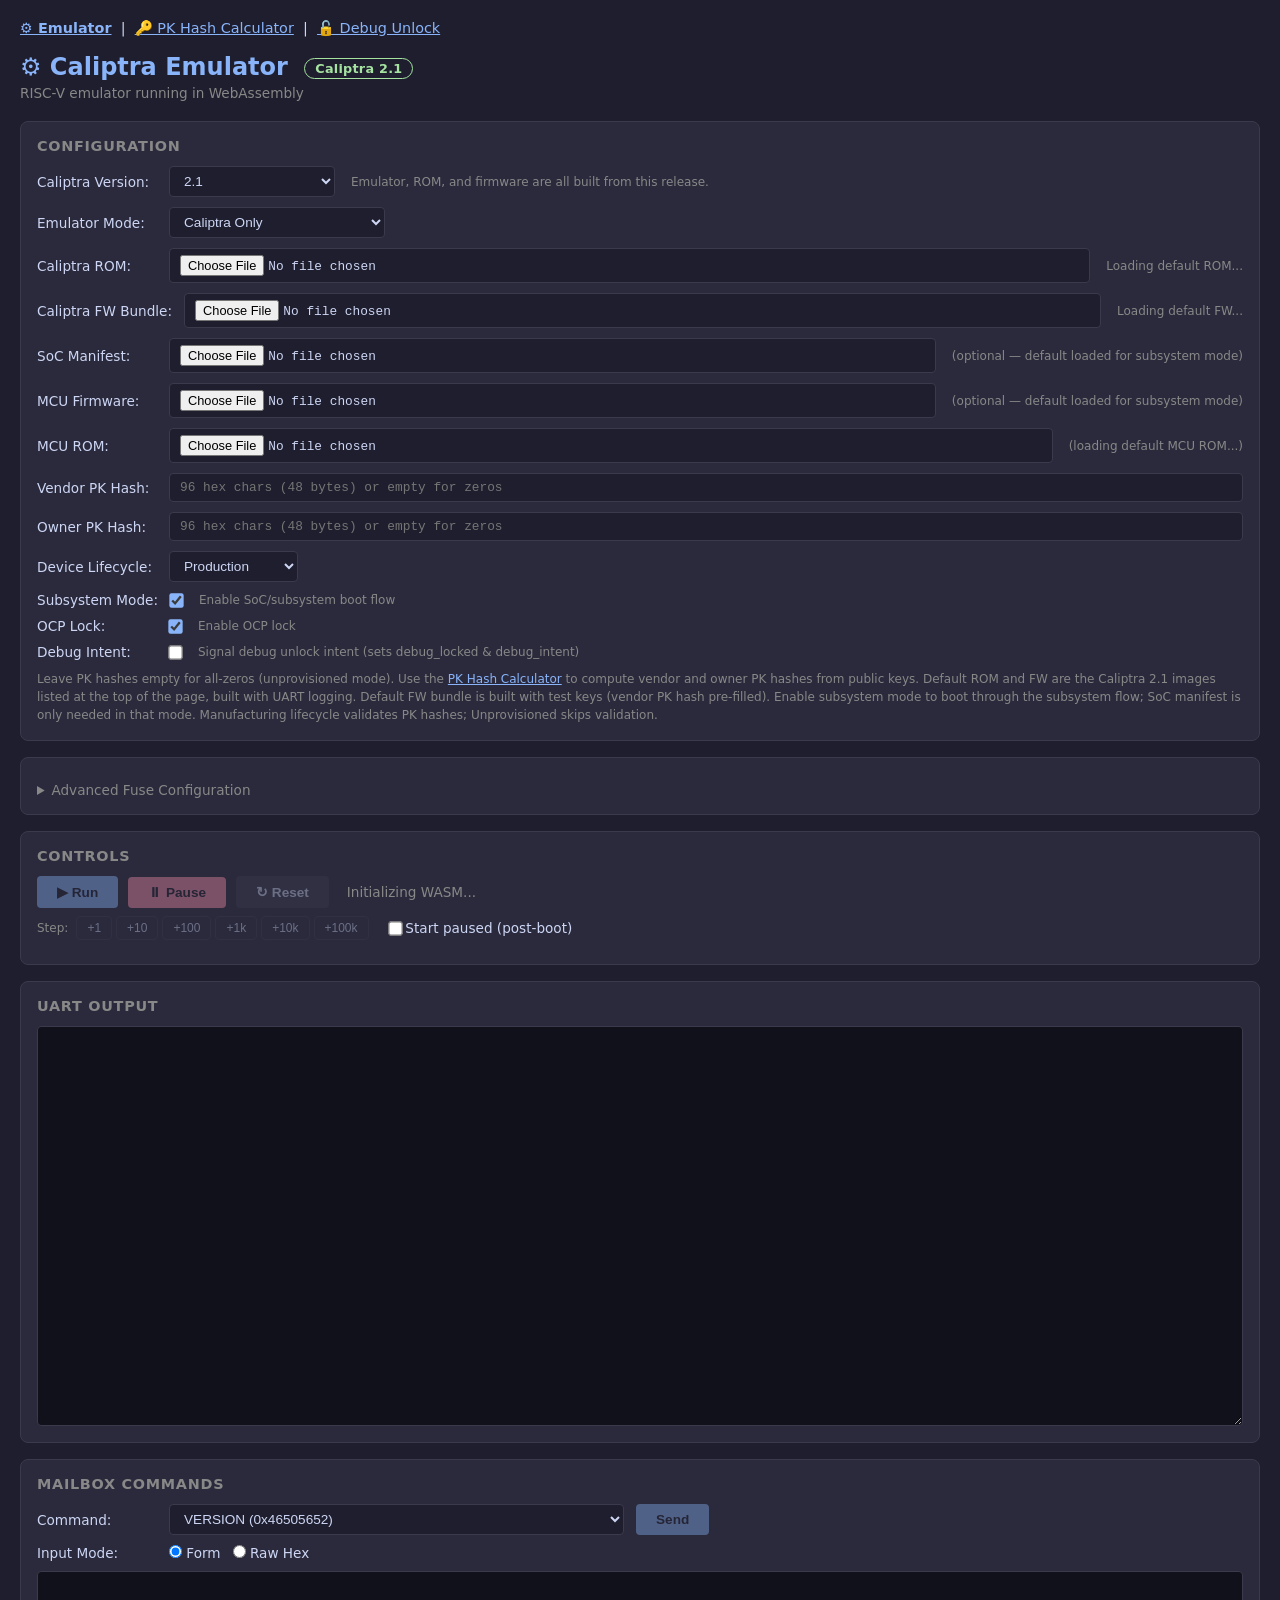
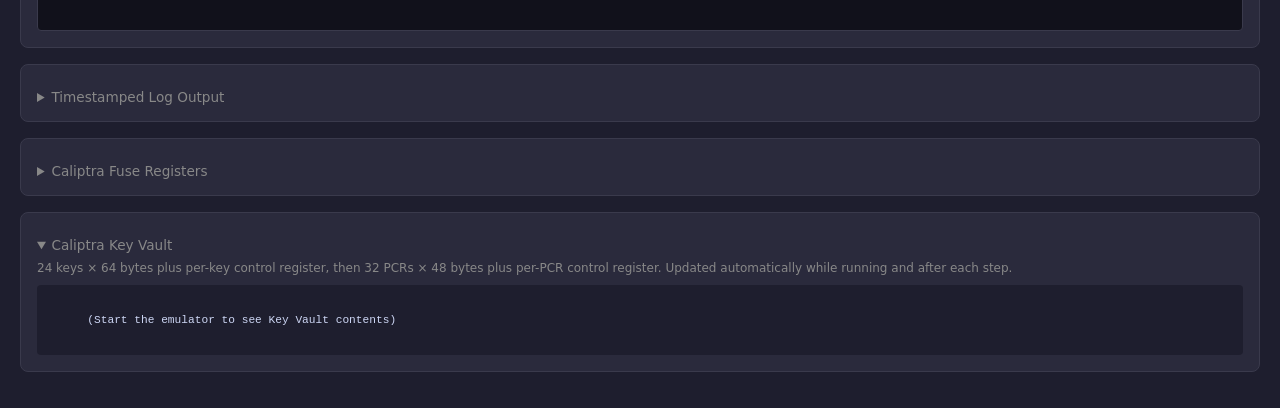
==== commit 2e3bf604: "Update to Caliptra 2.1 and add browser boot tests Move the emulators to the swenson/caliptra-sw and " ====
--- a/www/index.html
+++ b/www/index.html
@@ -3,7 +3,7 @@
 <head>
 <meta charset="UTF-8">
 <meta name="viewport" content="width=device-width, initial-scale=1.0">
-<title>Caliptra Emulator</title>
+<title>Caliptra 2.1 Emulator</title>
 <style>
   :root {
     --bg: #1e1e2e;
@@ -34,6 +34,26 @@
     color: var(--muted);
     margin-bottom: 20px;
   }
+  .version-badge {
+    display: inline-block;
+    vertical-align: middle;
+    margin-left: 8px;
+    padding: 2px 10px;
+    border-radius: 999px;
+    border: 1px solid var(--green);
+    color: var(--green);
+    font-size: 0.8rem;
+    font-weight: 600;
+    letter-spacing: 0.02em;
+  }
+  .build-info {
+    display: block;
+    margin-top: 4px;
+    font-size: 0.75rem;
+    font-family: ui-monospace, 'SF Mono', Menlo, Consolas, monospace;
+    overflow-wrap: anywhere;
+  }
+  .build-info a { color: var(--muted); }
   .panel {
     background: var(--surface);
     border: 1px solid var(--border);
@@ -238,12 +258,35 @@
   <a href="debug-unlock.html" style="color: var(--accent);">🔓 Debug Unlock</a>
 </nav>
 
-<h1>⚙ Caliptra Emulator</h1>
-<p class="subtitle">RISC-V emulator running in WebAssembly</p>
+<h1>⚙ Caliptra Emulator <span class="version-badge" id="caliptra-release-badge" title="Caliptra release emulated by this build">Caliptra 2.1</span></h1>
+<p class="subtitle">
+  RISC-V emulator running in WebAssembly
+  <span class="build-info" id="build-info"></span>
+</p>
 
 <!-- Configuration Panel -->
 <div class="panel">
   <h2>Configuration</h2>
+
+  <div class="form-row">
+    <label for="caliptra-version">Caliptra Version:</label>
+    <!-- TODO: support selecting other Caliptra releases (see README). Only
+         2.1 is built today; the other entries are placeholders. -->
+    <select id="caliptra-version">
+      <optgroup label="Caliptra 2.x (subsystem)">
+        <option value="2.2" disabled>2.2 (coming soon)</option>
+        <option value="2.1" selected>2.1</option>
+        <option value="2.0" disabled>2.0 (coming soon)</option>
+      </optgroup>
+      <optgroup label="Caliptra 1.x (core only)">
+        <option value="1.3" disabled>1.3 (coming soon)</option>
+        <option value="1.2" disabled>1.2 (coming soon)</option>
+        <option value="1.1" disabled>1.1 (coming soon)</option>
+        <option value="1.0" disabled>1.0 (coming soon)</option>
+      </optgroup>
+    </select>
+    <span class="rom-info">Emulator, ROM, and firmware are all built from this release.</span>
+  </div>
 
   <div class="form-row">
     <label for="emu-mode">Emulator Mode:</label>
@@ -325,7 +368,7 @@
   <p class="help">
     Leave PK hashes empty for all-zeros (unprovisioned mode).
     Use the <a href="pk-hash.html" style="color: var(--accent);">PK Hash Calculator</a> to compute vendor and owner PK hashes from public keys.
-    Default ROM is the frozen 2.1 release with UART logging.
+    Default ROM and FW are the Caliptra 2.1 images listed at the top of the page, built with UART logging.
     Default FW bundle is built with test keys (vendor PK hash pre-filled).
     Enable subsystem mode to boot through the subsystem flow; SoC manifest is only needed in that mode.
     Manufacturing lifecycle validates PK hashes; Unprovisioned skips validation.
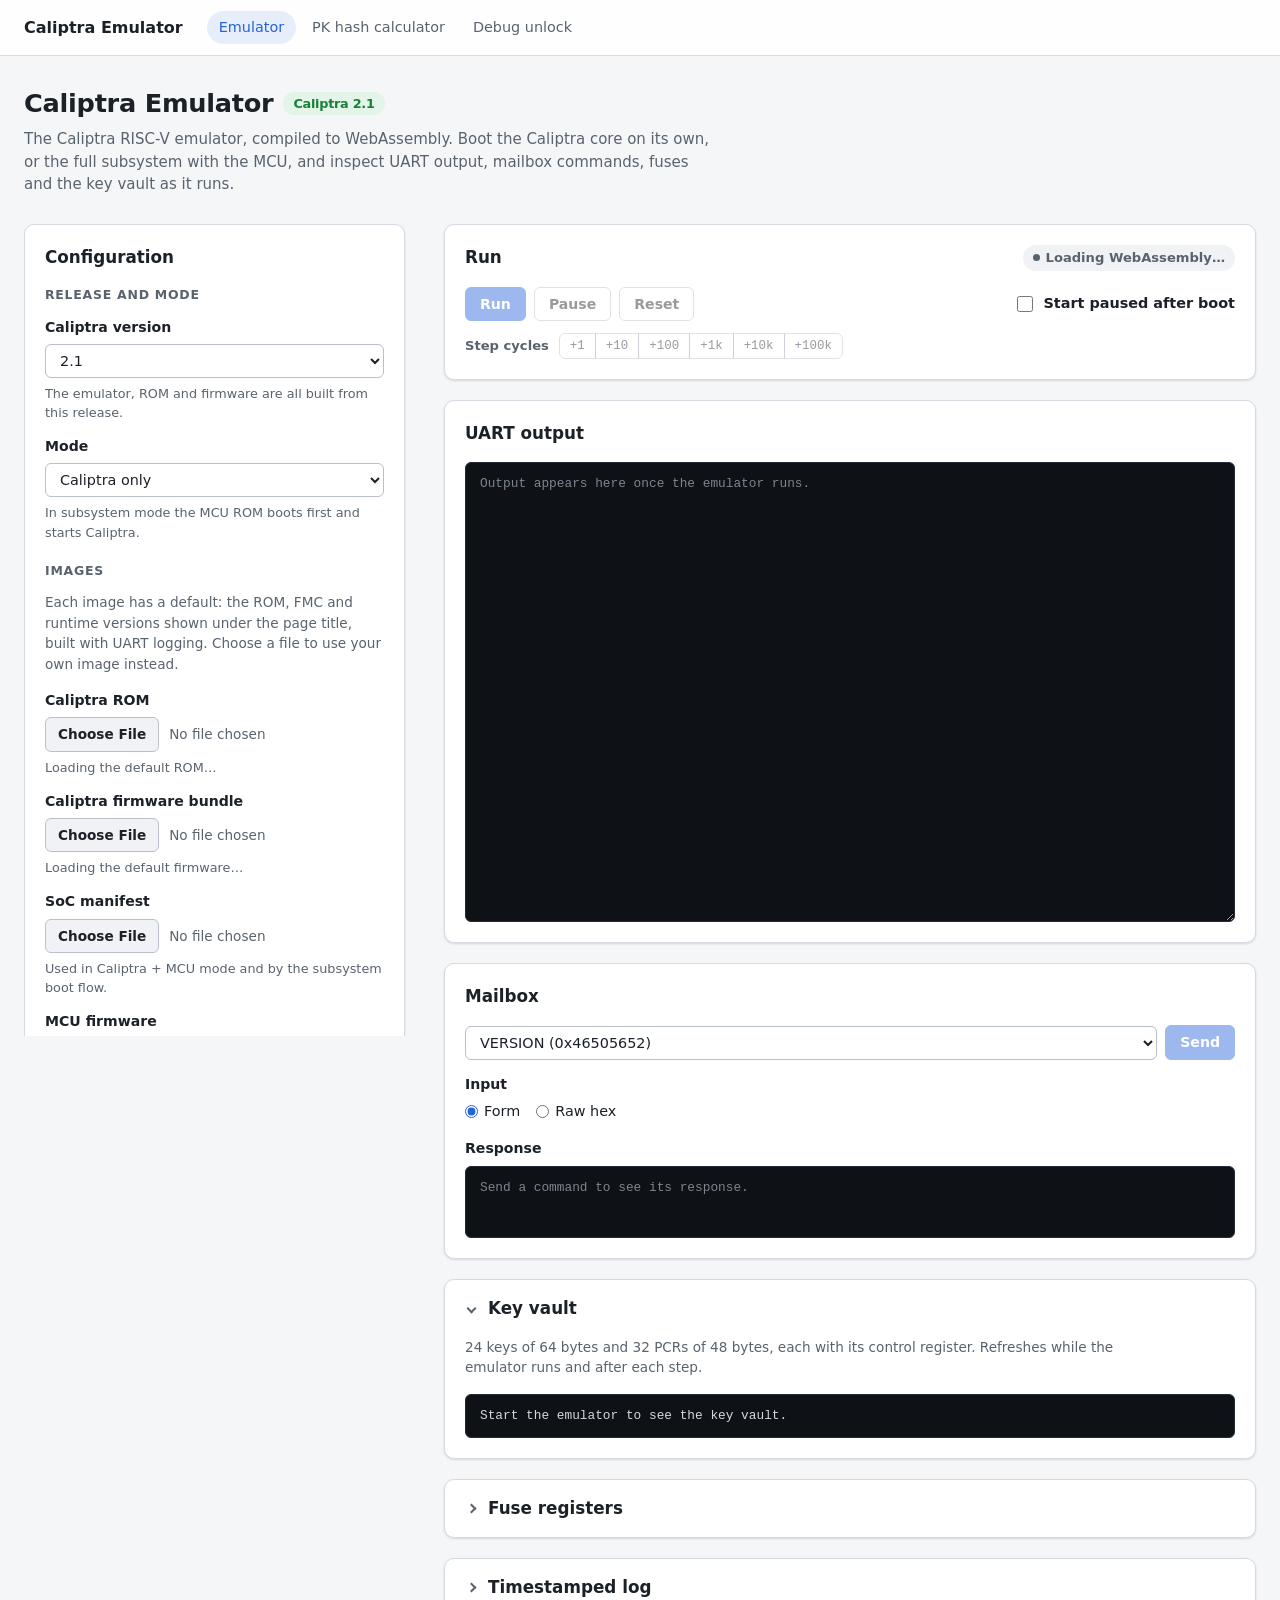
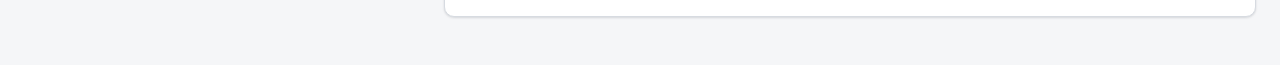
==== commit b2d3c4e4: "Restyle the site pages and rewrite their copy All three pages (emulator, PK hash calculator, debug u" ====
--- a/www/index.html
+++ b/www/index.html
@@ -2,788 +2,518 @@
 <html lang="en">
 <head>
 <meta charset="UTF-8">
-<meta name="viewport" content="width=device-width, initial-scale=1.0">
+<meta name="viewport" content="width=device-width, initial-scale=1">
 <title>Caliptra 2.1 Emulator</title>
-<style>
-  :root {
-    --bg: #1e1e2e;
-    --surface: #2a2a3c;
-    --border: #3a3a4c;
-    --text: #cdd6f4;
-    --muted: #888;
-    --accent: #89b4fa;
-    --green: #a6e3a1;
-    --red: #f38ba8;
-    --yellow: #f9e2af;
-  }
-  * { box-sizing: border-box; margin: 0; padding: 0; }
-  body {
-    font-family: 'Segoe UI', system-ui, -apple-system, sans-serif;
-    background: var(--bg);
-    color: var(--text);
-    padding: 20px;
-    min-height: 100vh;
-  }
-  h1 {
-    font-size: 1.5rem;
-    margin-bottom: 4px;
-    color: var(--accent);
-  }
-  .subtitle {
-    font-size: 0.85rem;
-    color: var(--muted);
-    margin-bottom: 20px;
-  }
-  .version-badge {
-    display: inline-block;
-    vertical-align: middle;
-    margin-left: 8px;
-    padding: 2px 10px;
-    border-radius: 999px;
-    border: 1px solid var(--green);
-    color: var(--green);
-    font-size: 0.8rem;
-    font-weight: 600;
-    letter-spacing: 0.02em;
-  }
-  .build-info {
-    display: block;
-    margin-top: 4px;
-    font-size: 0.75rem;
-    font-family: ui-monospace, 'SF Mono', Menlo, Consolas, monospace;
-    overflow-wrap: anywhere;
-  }
-  .build-info a { color: var(--muted); }
-  .panel {
-    background: var(--surface);
-    border: 1px solid var(--border);
-    border-radius: 8px;
-    padding: 16px;
-    margin-bottom: 16px;
-  }
-  .panel h2 {
-    font-size: 0.9rem;
-    text-transform: uppercase;
-    letter-spacing: 0.05em;
-    color: var(--muted);
-    margin-bottom: 12px;
-  }
-  .form-row {
-    display: flex;
-    align-items: center;
-    gap: 12px;
-    margin-bottom: 10px;
-    flex-wrap: wrap;
-  }
-  label {
-    font-size: 0.85rem;
-    min-width: 120px;
-    color: var(--text);
-  }
-  input[type="text"], input[type="number"], input[type="file"] {
-    background: var(--bg);
-    border: 1px solid var(--border);
-    border-radius: 4px;
-    color: var(--text);
-    padding: 6px 10px;
-    font-family: 'Cascadia Code', 'Fira Code', monospace;
-    font-size: 0.8rem;
-    flex: 1;
-    min-width: 200px;
-  }
-  input[type="text"]:focus {
-    outline: none;
-    border-color: var(--accent);
-  }
-  textarea {
-    background: var(--bg);
-    border: 1px solid var(--border);
-    border-radius: 4px;
-    color: var(--text);
-    padding: 6px 10px;
-    font-family: 'Cascadia Code', 'Fira Code', monospace;
-    font-size: 0.8rem;
-    width: 100%;
-    min-height: 60px;
-    resize: vertical;
-  }
-  textarea:focus {
-    outline: none;
-    border-color: var(--accent);
-  }
-  textarea:disabled {
-    opacity: 0.5;
-    cursor: not-allowed;
-  }
-  select {
-    background: var(--bg);
-    border: 1px solid var(--border);
-    border-radius: 4px;
-    color: var(--text);
-    padding: 6px 10px;
-    font-size: 0.85rem;
-    cursor: pointer;
-  }
-  select:focus {
-    outline: none;
-    border-color: var(--accent);
-  }
-  input[type="file"] {
-    cursor: pointer;
-  }
-  input[type="checkbox"] {
-    accent-color: var(--accent);
-    transform: scale(1.1);
-  }
-  .rom-info {
-    font-size: 0.75rem;
-    color: var(--muted);
-    margin-left: 4px;
-  }
-  .btn-row {
-    display: flex;
-    gap: 10px;
-    align-items: center;
-    flex-wrap: wrap;
-  }
-  button {
-    background: var(--accent);
-    color: var(--bg);
-    border: none;
-    border-radius: 4px;
-    padding: 8px 20px;
-    font-size: 0.85rem;
-    font-weight: 600;
-    cursor: pointer;
-    transition: opacity 0.15s;
-  }
-  button:hover { opacity: 0.85; }
-  button:disabled {
-    opacity: 0.4;
-    cursor: not-allowed;
-  }
-  button.stop {
-    background: var(--red);
-  }
-  button.reset {
-    background: var(--border);
-    color: var(--text);
-  }
-  button.step-btn {
-    background: var(--surface);
-    color: var(--text);
-    border: 1px solid var(--border);
-    padding: 4px 10px;
-    font-size: 0.75rem;
-    font-weight: 500;
-  }
-  button.step-btn:hover:not(:disabled) {
-    background: var(--accent);
-    color: var(--bg);
-  }
-  .status {
-    font-size: 0.85rem;
-    color: var(--muted);
-    margin-left: 8px;
-  }
-  .status.running { color: var(--green); }
-  .status.stopped { color: var(--yellow); }
-  .status.exited  { color: var(--red); }
-  .status.passed  { color: var(--green); }
-  #uart-output {
-    background: #11111b;
-    color: #a6e3a1;
-    border: 1px solid var(--border);
-    border-radius: 4px;
-    padding: 12px;
-    font-family: 'Cascadia Code', 'Fira Code', monospace;
-    font-size: 0.78rem;
-    line-height: 1.4;
-    width: 100%;
-    height: 400px;
-    overflow-y: auto;
-    white-space: pre-wrap;
-    word-break: break-all;
-    resize: vertical;
-  }
-  #log-output {
-    background: #11111b;
-    color: #bac2de;
-    border: 1px solid var(--border);
-    border-radius: 4px;
-    padding: 12px;
-    font-family: 'Cascadia Code', 'Fira Code', monospace;
-    font-size: 0.72rem;
-    line-height: 1.3;
-    width: 100%;
-    height: 200px;
-    overflow-y: auto;
-    white-space: pre-wrap;
-    word-break: break-all;
-    resize: vertical;
-  }
-  .stats {
-    font-size: 0.78rem;
-    color: var(--muted);
-    margin-top: 8px;
-    font-family: 'Cascadia Code', 'Fira Code', monospace;
-  }
-  details {
-    margin-top: 8px;
-  }
-  details summary {
-    cursor: pointer;
-    font-size: 0.85rem;
-    color: var(--muted);
-  }
-  .help {
-    font-size: 0.75rem;
-    color: var(--muted);
-    line-height: 1.5;
-    margin-top: 6px;
-  }
-  @media (max-width: 600px) {
-    .form-row { flex-direction: column; align-items: stretch; }
-    label { min-width: auto; }
-  }
-</style>
+<meta name="description" content="Run the Caliptra root of trust and the Caliptra subsystem MCU in your browser.">
+<link rel="stylesheet" href="style.css">
 </head>
 <body>
 
-<nav style="margin-bottom: 16px; font-size: 0.9rem;">
-  <a href="index.html" style="color: var(--accent); font-weight: 600;">⚙ Emulator</a>
-  &nbsp;|&nbsp;
-  <a href="pk-hash.html" style="color: var(--accent);">🔑 PK Hash Calculator</a>
-  &nbsp;|&nbsp;
-  <a href="debug-unlock.html" style="color: var(--accent);">🔓 Debug Unlock</a>
-</nav>
-
-<h1>⚙ Caliptra Emulator <span class="version-badge" id="caliptra-release-badge" title="Caliptra release emulated by this build">Caliptra 2.1</span></h1>
-<p class="subtitle">
-  RISC-V emulator running in WebAssembly
-  <span class="build-info" id="build-info"></span>
-</p>
-
-<!-- Configuration Panel -->
-<div class="panel">
-  <h2>Configuration</h2>
-
-  <div class="form-row">
-    <label for="caliptra-version">Caliptra Version:</label>
-    <!-- TODO: support selecting other Caliptra releases (see README). Only
-         2.1 is built today; the other entries are placeholders. -->
-    <select id="caliptra-version">
-      <optgroup label="Caliptra 2.x (subsystem)">
-        <option value="2.2" disabled>2.2 (coming soon)</option>
-        <option value="2.1" selected>2.1</option>
-        <option value="2.0" disabled>2.0 (coming soon)</option>
-      </optgroup>
-      <optgroup label="Caliptra 1.x (core only)">
-        <option value="1.3" disabled>1.3 (coming soon)</option>
-        <option value="1.2" disabled>1.2 (coming soon)</option>
-        <option value="1.1" disabled>1.1 (coming soon)</option>
-        <option value="1.0" disabled>1.0 (coming soon)</option>
-      </optgroup>
-    </select>
-    <span class="rom-info">Emulator, ROM, and firmware are all built from this release.</span>
+<header class="site-header">
+  <div class="container">
+    <a class="brand" href="index.html">Caliptra <span class="brand-long">Emulator</span></a>
+    <nav class="site-nav" aria-label="Pages">
+      <a href="index.html" aria-current="page">Emulator</a>
+      <a href="pk-hash.html">PK hash calculator</a>
+      <a href="debug-unlock.html">Debug unlock</a>
+    </nav>
   </div>
-
-  <div class="form-row">
-    <label for="emu-mode">Emulator Mode:</label>
-    <select id="emu-mode">
-      <option value="caliptra" selected>Caliptra Only</option>
-      <option value="mcu">MCU + Caliptra (Subsystem)</option>
-    </select>
+</header>
+
+<div class="container">
+  <div class="page-head">
+    <h1>Caliptra Emulator <span class="badge" id="caliptra-release-badge" title="Caliptra release this build emulates">Caliptra 2.1</span></h1>
+    <p class="lede">
+      The Caliptra RISC-V emulator, compiled to WebAssembly. Boot the Caliptra
+      core on its own, or the full subsystem with the MCU, and inspect UART
+      output, mailbox commands, fuses and the key vault as it runs.
+    </p>
+    <span class="build-info" id="build-info"></span>
   </div>
 
-  <div class="form-row">
-    <label for="rom-file">Caliptra ROM:</label>
-    <input type="file" id="rom-file" accept=".bin,.rom">
-    <span class="rom-info" id="rom-info">Loading default ROM...</span>
-  </div>
-
-  <div class="form-row">
-    <label for="fw-file">Caliptra FW Bundle:</label>
-    <input type="file" id="fw-file" accept=".bin,.bundle">
-    <span class="rom-info" id="fw-info">Loading default FW...</span>
-  </div>
-
-  <div class="form-row">
-    <label for="soc-manifest-file">SoC Manifest:</label>
-    <input type="file" id="soc-manifest-file" accept=".bin,.manifest">
-    <span class="rom-info" id="soc-manifest-info">(optional — default loaded for subsystem mode)</span>
-  </div>
-
-  <div class="form-row">
-    <label for="mcu-fw-file">MCU Firmware:</label>
-    <input type="file" id="mcu-fw-file" accept=".bin">
-    <span class="rom-info" id="mcu-fw-info">(optional — default loaded for subsystem mode)</span>
-  </div>
-
-  <div class="form-row" id="mcu-rom-row">
-    <label for="mcu-rom-file">MCU ROM:</label>
-    <input type="file" id="mcu-rom-file" accept=".bin">
-    <span class="rom-info" id="mcu-rom-info">(loading default MCU ROM...)</span>
-  </div>
-
-  <div class="form-row">
-    <label for="vendor-pk">Vendor PK Hash:</label>
-    <input type="text" id="vendor-pk" placeholder="96 hex chars (48 bytes) or empty for zeros"
-           value="" spellcheck="false">
-  </div>
-
-  <div class="form-row">
-    <label for="owner-pk">Owner PK Hash:</label>
-    <input type="text" id="owner-pk" placeholder="96 hex chars (48 bytes) or empty for zeros"
-           value="" spellcheck="false">
-  </div>
-
-  <div class="form-row">
-    <label for="lifecycle">Device Lifecycle:</label>
-    <select id="lifecycle">
-      <option value="production" selected>Production</option>
-      <option value="manufacturing">Manufacturing</option>
-      <option value="unprovisioned">Unprovisioned</option>
-    </select>
-  </div>
-
-  <div class="form-row">
-    <label for="subsystem-mode">Subsystem Mode:</label>
-    <input type="checkbox" id="subsystem-mode" checked>
-    <span class="rom-info">Enable SoC/subsystem boot flow</span>
-  </div>
-
-  <div class="form-row">
-    <label for="ocp-lock">OCP Lock:</label>
-    <input type="checkbox" id="ocp-lock" checked>
-    <span class="rom-info">Enable OCP lock</span>
-  </div>
-
-  <div class="form-row">
-    <label for="debug-intent">Debug Intent:</label>
-    <input type="checkbox" id="debug-intent">
-    <span class="rom-info">Signal debug unlock intent (sets debug_locked &amp; debug_intent)</span>
-  </div>
-
-  <p class="help">
-    Leave PK hashes empty for all-zeros (unprovisioned mode).
-    Use the <a href="pk-hash.html" style="color: var(--accent);">PK Hash Calculator</a> to compute vendor and owner PK hashes from public keys.
-    Default ROM and FW are the Caliptra 2.1 images listed at the top of the page, built with UART logging.
-    Default FW bundle is built with test keys (vendor PK hash pre-filled).
-    Enable subsystem mode to boot through the subsystem flow; SoC manifest is only needed in that mode.
-    Manufacturing lifecycle validates PK hashes; Unprovisioned skips validation.
-  </p>
-</div>
-
-<!-- Advanced Fuse Configuration -->
-<div class="panel">
-  <details>
-    <summary>Advanced Fuse Configuration</summary>
-    <p class="help" style="margin: 8px 0;">
-      Override individual fuse values. Defaults shown below. Hex inputs are big-endian byte strings.
-      In core mode, values populate the Caliptra <code>Fuses</code> struct.
-      In subsystem (MCU) mode, values populate the corresponding OTP partition bytes.
-      Note: <code>fuse_pqc_key_type</code> uses 0=LMS, 1=MLDSA (Caliptra convention); the OTP byte encoding is inverted automatically.
-    </p>
-
-    <div class="form-row">
-      <label for="fuse-pqc-key-type">fuse_pqc_key_type:</label>
-      <select id="fuse-pqc-key-type">
-        <option value="">(default: 1 = MLDSA)</option>
-        <option value="0">0 = LMS</option>
-        <option value="1">1 = MLDSA</option>
-      </select>
+  <div class="workspace">
+
+    <!-- Settings column -->
+    <div class="settings stack">
+      <section class="card" aria-labelledby="config-title">
+        <h2 id="config-title">Configuration</h2>
+
+        <fieldset>
+          <legend>Release and mode</legend>
+          <div class="field">
+            <label for="caliptra-version">Caliptra version</label>
+            <!-- TODO: support selecting other Caliptra releases (see README).
+                 Only 2.1 is built today; the other entries are placeholders. -->
+            <select id="caliptra-version">
+              <optgroup label="Caliptra 2.x (subsystem)">
+                <option value="2.2" disabled>2.2 (coming soon)</option>
+                <option value="2.1" selected>2.1</option>
+                <option value="2.0" disabled>2.0 (coming soon)</option>
+              </optgroup>
+              <optgroup label="Caliptra 1.x (core only)">
+                <option value="1.3" disabled>1.3 (coming soon)</option>
+                <option value="1.2" disabled>1.2 (coming soon)</option>
+                <option value="1.1" disabled>1.1 (coming soon)</option>
+                <option value="1.0" disabled>1.0 (coming soon)</option>
+              </optgroup>
+            </select>
+            <span class="hint">The emulator, ROM and firmware are all built from this release.</span>
+          </div>
+          <div class="field">
+            <label for="emu-mode">Mode</label>
+            <select id="emu-mode">
+              <option value="caliptra" selected>Caliptra only</option>
+              <option value="mcu">Caliptra + MCU (subsystem)</option>
+            </select>
+            <span class="hint">In subsystem mode the MCU ROM boots first and starts Caliptra.</span>
+          </div>
+        </fieldset>
+
+        <fieldset>
+          <legend>Images</legend>
+          <p class="note">Each image has a default: the ROM, FMC and runtime versions shown under the page title, built with UART logging. Choose a file to use your own image instead.</p>
+          <div class="field">
+            <label for="rom-file">Caliptra ROM</label>
+            <input type="file" id="rom-file" accept=".bin,.rom">
+            <span class="hint" id="rom-info">Loading the default ROM…</span>
+          </div>
+          <div class="field">
+            <label for="fw-file">Caliptra firmware bundle</label>
+            <input type="file" id="fw-file" accept=".bin,.bundle">
+            <span class="hint" id="fw-info">Loading the default firmware…</span>
+          </div>
+          <div class="field">
+            <label for="soc-manifest-file">SoC manifest</label>
+            <input type="file" id="soc-manifest-file" accept=".bin,.manifest">
+            <span class="hint" id="soc-manifest-info">Used in Caliptra + MCU mode and by the subsystem boot flow.</span>
+          </div>
+          <div class="field">
+            <label for="mcu-fw-file">MCU firmware</label>
+            <input type="file" id="mcu-fw-file" accept=".bin">
+            <span class="hint" id="mcu-fw-info">Used in Caliptra + MCU mode and by the subsystem boot flow.</span>
+          </div>
+          <div class="field" id="mcu-rom-row">
+            <label for="mcu-rom-file">MCU ROM</label>
+            <input type="file" id="mcu-rom-file" accept=".bin">
+            <span class="hint" id="mcu-rom-info">Loading the default MCU ROM…</span>
+            <span class="hint">Caliptra + MCU mode only.</span>
+          </div>
+        </fieldset>
+
+        <fieldset id="caliptra-only-options">
+          <legend>Keys and lifecycle</legend>
+          <div class="field">
+            <label for="vendor-pk">Vendor PK hash</label>
+            <input type="text" id="vendor-pk" placeholder="96 hex characters (48 bytes)" spellcheck="false" autocomplete="off">
+            <span class="hint">Pre-filled to match the test keys the default firmware is signed with. Leave empty for all zeros.</span>
+          </div>
+          <div class="field">
+            <label for="owner-pk">Owner PK hash</label>
+            <input type="text" id="owner-pk" placeholder="96 hex characters (48 bytes)" spellcheck="false" autocomplete="off">
+            <span class="hint">Leave empty for all zeros. The <a href="pk-hash.html">PK hash calculator</a> computes both hashes from public keys.</span>
+          </div>
+          <div class="field">
+            <label for="lifecycle">Device lifecycle</label>
+            <select id="lifecycle">
+              <option value="production" selected>Production</option>
+              <option value="manufacturing">Manufacturing</option>
+              <option value="unprovisioned">Unprovisioned</option>
+            </select>
+            <span class="hint">Manufacturing validates the PK hashes. Unprovisioned skips validation.</span>
+          </div>
+        </fieldset>
+
+        <fieldset>
+          <legend>Boot options</legend>
+          <div class="check">
+            <input type="checkbox" id="subsystem-mode" checked>
+            <label for="subsystem-mode">Subsystem boot flow</label>
+            <span class="hint">Boot the Caliptra core the way it boots inside a subsystem, without emulating the MCU. Uses the SoC manifest and MCU firmware above.</span>
+          </div>
+          <div class="check">
+            <input type="checkbox" id="ocp-lock" checked>
+            <label for="ocp-lock">OCP LOCK</label>
+            <span class="hint">Enable OCP LOCK, the Open Compute Project's key management for storage encryption keys.</span>
+          </div>
+          <div class="check">
+            <input type="checkbox" id="debug-intent">
+            <label for="debug-intent">Debug intent</label>
+            <span class="hint">Signal debug unlock intent by setting the <code>debug_locked</code> and <code>debug_intent</code> straps. Turn this on before sending the commands built on the <a href="debug-unlock.html">debug unlock</a> page.</span>
+          </div>
+        </fieldset>
+      </section>
+
+      <details class="card collapsible">
+        <summary><h2>Fuse overrides</h2><span class="hint">Advanced</span></summary>
+        <div class="card-body">
+          <p class="note">
+            Empty fields keep their defaults. Numeric fields take decimal, or hex
+            with a <code>0x</code> prefix. Byte-string fields take big-endian hex.
+            In Caliptra-only mode the values are loaded into Caliptra's fuse
+            registers; in Caliptra + MCU mode they are written to the matching
+            OTP partition bytes.
+          </p>
+
+          <div class="field">
+            <label class="mono" for="fuse-pqc-key-type">fuse_pqc_key_type</label>
+            <select id="fuse-pqc-key-type">
+              <option value="">Default (1 = MLDSA)</option>
+              <option value="0">0 = LMS</option>
+              <option value="1">1 = MLDSA</option>
+            </select>
+            <span class="hint">Uses Caliptra's encoding. In Caliptra + MCU mode it is converted to the OTP byte encoding for you.</span>
+          </div>
+
+          <div class="field-grid">
+            <div class="field">
+              <label class="mono" for="fuse-ecc-revocation">fuse_ecc_revocation</label>
+              <input type="text" id="fuse-ecc-revocation" placeholder="0" spellcheck="false">
+              <span class="hint">4-bit mask</span>
+            </div>
+            <div class="field">
+              <label class="mono" for="fuse-lms-revocation">fuse_lms_revocation</label>
+              <input type="text" id="fuse-lms-revocation" placeholder="0" spellcheck="false">
+              <span class="hint">32-bit mask</span>
+            </div>
+            <div class="field">
+              <label class="mono" for="fuse-mldsa-revocation">fuse_mldsa_revocation</label>
+              <input type="text" id="fuse-mldsa-revocation" placeholder="0" spellcheck="false">
+              <span class="hint">32-bit mask</span>
+            </div>
+            <div class="field">
+              <label class="mono" for="soc-stepping-id">soc_stepping_id</label>
+              <input type="text" id="soc-stepping-id" placeholder="0" spellcheck="false">
+              <span class="hint">16-bit</span>
+            </div>
+            <div class="field">
+              <label class="mono" for="soc-manifest-max-svn">soc_manifest_max_svn</label>
+              <input type="text" id="soc-manifest-max-svn" placeholder="128" spellcheck="false">
+              <span class="hint">8-bit, default 128</span>
+            </div>
+            <div class="field">
+              <label class="mono" for="soc-manifest-svn">soc_manifest_svn</label>
+              <input type="text" id="soc-manifest-svn" placeholder="0,0,0,0" spellcheck="false">
+              <span class="hint">Four 32-bit words, comma-separated</span>
+            </div>
+            <div class="field">
+              <label class="mono" for="fw-svn">fw_svn</label>
+              <input type="text" id="fw-svn" placeholder="0,0,0,0" spellcheck="false">
+              <span class="hint">Runtime SVN. Four 32-bit words, comma-separated</span>
+            </div>
+          </div>
+
+          <div class="field">
+            <label class="mono" for="idevid-cert-attr">idevid_cert_attr</label>
+            <input type="text" id="idevid-cert-attr" placeholder="All zeros" spellcheck="false">
+            <span class="hint">96 bytes as hex (192 characters)</span>
+          </div>
+          <div class="field">
+            <label class="mono" for="idevid-manuf-hsm-id">idevid_manuf_hsm_id</label>
+            <input type="text" id="idevid-manuf-hsm-id" placeholder="All zeros" spellcheck="false">
+            <span class="hint">16 bytes as hex (32 characters)</span>
+          </div>
+          <div class="check">
+            <input type="checkbox" id="anti-rollback-disable">
+            <label class="mono" for="anti-rollback-disable">anti_rollback_disable</label>
+            <span class="hint">Turn off rollback protection.</span>
+          </div>
+
+          <h3>Production debug unlock PK hashes</h3>
+          <p class="note">
+            Caliptra + MCU mode only. One SHA-384 hash (96 hex characters) per
+            unlock level, 1 to 8, stored in the SW_MANUF OTP partition. The
+            <a href="debug-unlock.html">debug unlock</a> page computes this hash
+            from a key pair.
+          </p>
+          <div id="prod-dbg-pks-fields"></div>
+
+          <div class="toolbar" style="margin-top: 16px">
+            <button type="button" onclick="resetFuseFields()">Clear all overrides</button>
+          </div>
+        </div>
+      </details>
     </div>
 
-    <div class="form-row">
-      <label for="fuse-ecc-revocation">fuse_ecc_revocation:</label>
-      <input type="text" id="fuse-ecc-revocation" placeholder="0" style="max-width: 100px;">
-      <span class="rom-info">4-bit mask (decimal/hex, prefix 0x)</span>
+    <!-- Run and output column -->
+    <div class="stack">
+      <section class="card" aria-labelledby="run-title">
+        <div class="card-head">
+          <h2 id="run-title">Run</h2>
+          <span class="status" id="status" role="status">Loading WebAssembly…</span>
+        </div>
+        <div class="toolbar">
+          <button type="button" id="btn-run" class="primary" disabled>Run</button>
+          <button type="button" id="btn-stop" disabled>Pause</button>
+          <button type="button" id="btn-reset" disabled>Reset</button>
+          <span class="spacer"></span>
+          <div class="check" style="margin: 0">
+            <input type="checkbox" id="start-paused">
+            <label for="start-paused" title="Caliptra boots while the emulator is created, so a paused start stops after boot rather than at cycle 0.">Start paused after boot</label>
+          </div>
+        </div>
+        <div class="toolbar">
+          <span class="label">Step cycles</span>
+          <div class="button-group" role="group" aria-label="Step cycles">
+            <button type="button" class="step-btn small mono" data-step="1" disabled>+1</button>
+            <button type="button" class="step-btn small mono" data-step="10" disabled>+10</button>
+            <button type="button" class="step-btn small mono" data-step="100" disabled>+100</button>
+            <button type="button" class="step-btn small mono" data-step="1000" disabled>+1k</button>
+            <button type="button" class="step-btn small mono" data-step="10000" disabled>+10k</button>
+            <button type="button" class="step-btn small mono" data-step="100000" disabled>+100k</button>
+          </div>
+        </div>
+        <div class="stats" id="stats" aria-live="off"></div>
+      </section>
+
+      <section class="card" aria-labelledby="uart-title">
+        <h2 id="uart-title">UART output</h2>
+        <div class="output-row">
+          <div id="uart-output" class="console uart" data-empty="Output appears here once the emulator runs."></div>
+          <div id="error-decoder" class="error-decoder" hidden></div>
+        </div>
+      </section>
+
+      <section class="card" aria-labelledby="mbox-title">
+        <h2 id="mbox-title">Mailbox</h2>
+        <div class="toolbar" style="margin-bottom: 14px">
+          <div style="flex: 1; min-width: 240px">
+          <select id="mbox-cmd" aria-label="Mailbox command">
+            <optgroup label="FIPS Commands">
+              <option value="VERSION">VERSION (0x46505652)</option>
+              <option value="SELF_TEST_START">SELF_TEST_START (0x46504C54)</option>
+              <option value="SELF_TEST_GET_RESULTS">SELF_TEST_GET_RESULTS (0x46504C67)</option>
+              <option value="SHUTDOWN">SHUTDOWN (0x46505344)</option>
+            </optgroup>
+            <optgroup label="Info / Status">
+              <option value="FW_INFO">FW_INFO (0x494E464F)</option>
+              <option value="CAPABILITIES">CAPABILITIES (0x43415053)</option>
+              <option value="GET_IMAGE_INFO">GET_IMAGE_INFO (0x494D4530)</option>
+              <option value="GET_MCU_FW_SIZE">GET_MCU_FW_SIZE (0x474D4653)</option>
+            </optgroup>
+            <optgroup label="Certificate Commands (ECC384)">
+              <option value="GET_IDEV_ECC384_CERT">GET_IDEV_ECC384_CERT (0x49444543)</option>
+              <option value="GET_IDEV_ECC384_INFO">GET_IDEV_ECC384_INFO (0x49444549)</option>
+              <option value="POPULATE_IDEV_ECC384_CERT">POPULATE_IDEV_ECC384_CERT (0x49444550)</option>
+              <option value="GET_LDEV_ECC384_CERT">GET_LDEV_ECC384_CERT (0x4C444556)</option>
+              <option value="GET_FMC_ALIAS_ECC384_CERT">GET_FMC_ALIAS_ECC384_CERT (0x43455246)</option>
+              <option value="GET_RT_ALIAS_ECC384_CERT">GET_RT_ALIAS_ECC384_CERT (0x43455252)</option>
+              <option value="GET_IDEV_ECC384_CSR">GET_IDEV_ECC384_CSR (0x49444352)</option>
+              <option value="GET_FMC_ALIAS_ECC384_CSR">GET_FMC_ALIAS_ECC384_CSR (0x464D4352)</option>
+              <option value="GET_ATTESTED_ECC384_CSR">GET_ATTESTED_ECC384_CSR (0x41454352)</option>
+            </optgroup>
+            <optgroup label="Certificate Commands (MLDSA87)">
+              <option value="GET_IDEV_MLDSA87_CERT">GET_IDEV_MLDSA87_CERT (0x49444D43)</option>
+              <option value="GET_IDEV_MLDSA87_INFO">GET_IDEV_MLDSA87_INFO (0x49444D49)</option>
+              <option value="POPULATE_IDEV_MLDSA87_CERT">POPULATE_IDEV_MLDSA87_CERT (0x49444D50)</option>
+              <option value="GET_LDEV_MLDSA87_CERT">GET_LDEV_MLDSA87_CERT (0x4C444D43)</option>
+              <option value="GET_FMC_ALIAS_MLDSA87_CERT">GET_FMC_ALIAS_MLDSA87_CERT (0x434D4346)</option>
+              <option value="GET_RT_ALIAS_MLDSA87_CERT">GET_RT_ALIAS_MLDSA87_CERT (0x434D4352)</option>
+              <option value="GET_IDEV_MLDSA87_CSR">GET_IDEV_MLDSA87_CSR (0x49444D52)</option>
+              <option value="GET_FMC_ALIAS_MLDSA87_CSR">GET_FMC_ALIAS_MLDSA87_CSR (0x464D4452)</option>
+              <option value="GET_ATTESTED_MLDSA87_CSR">GET_ATTESTED_MLDSA87_CSR (0x414D4352)</option>
+            </optgroup>
+            <optgroup label="Signature Verification">
+              <option value="ECDSA384_SIGNATURE_VERIFY">ECDSA384_SIGNATURE_VERIFY (0x45435632)</option>
+              <option value="LMS_SIGNATURE_VERIFY">LMS_SIGNATURE_VERIFY (0x4C4D5632)</option>
+              <option value="MLDSA87_SIGNATURE_VERIFY">MLDSA87_SIGNATURE_VERIFY (0x4D4C5632)</option>
+            </optgroup>
+            <optgroup label="Measurement / DPE">
+              <option value="STASH_MEASUREMENT">STASH_MEASUREMENT (0x4D454153)</option>
+              <option value="INVOKE_DPE_ECC384">INVOKE_DPE_ECC384 (0x44504543)</option>
+              <option value="INVOKE_DPE_MLDSA87">INVOKE_DPE_MLDSA87 (0x4450454D)</option>
+              <option value="DPE_TAG_TCI">DPE_TAG_TCI (0x54514754)</option>
+              <option value="DPE_GET_TAGGED_TCI">DPE_GET_TAGGED_TCI (0x47544744)</option>
+              <option value="REALLOCATE_DPE_CONTEXT_LIMITS">REALLOCATE_DPE_CONTEXT_LIMITS (0x52435458)</option>
+            </optgroup>
+            <optgroup label="PCR">
+              <option value="INCREMENT_PCR_RESET_COUNTER">INCREMENT_PCR_RESET_COUNTER (0x50435252)</option>
+              <option value="QUOTE_PCRS_ECC384">QUOTE_PCRS_ECC384 (0x50435251)</option>
+              <option value="QUOTE_PCRS_MLDSA87">QUOTE_PCRS_MLDSA87 (0x5043524D)</option>
+              <option value="EXTEND_PCR">EXTEND_PCR (0x50435245)</option>
+              <option value="GET_PCR_LOG">GET_PCR_LOG (0x504C4F47)</option>
+            </optgroup>
+            <optgroup label="Attestation">
+              <option value="DISABLE_ATTESTATION">DISABLE_ATTESTATION (0x4453424C)</option>
+              <option value="ADD_SUBJECT_ALT_NAME">ADD_SUBJECT_ALT_NAME (0x414C544E)</option>
+              <option value="CERTIFY_KEY_EXTENDED_ECC384">CERTIFY_KEY_EXTENDED_ECC384 (0x434B4558)</option>
+              <option value="CERTIFY_KEY_EXTENDED_MLDSA87">CERTIFY_KEY_EXTENDED_MLDSA87 (0x434B584D)</option>
+            </optgroup>
+            <optgroup label="Firmware">
+              <option value="ACTIVATE_FIRMWARE">ACTIVATE_FIRMWARE (0x41435446)</option>
+              <option value="FIRMWARE_LOAD">FIRMWARE_LOAD (0x46574C44)</option>
+              <option value="FIRMWARE_VERIFY">FIRMWARE_VERIFY (0x46575652)</option>
+            </optgroup>
+            <optgroup label="Auth Manifest">
+              <option value="SET_AUTH_MANIFEST">SET_AUTH_MANIFEST (0x41544D4E)</option>
+              <option value="VERIFY_AUTH_MANIFEST">VERIFY_AUTH_MANIFEST (0x4154564D)</option>
+              <option value="AUTHORIZE_AND_STASH">AUTHORIZE_AND_STASH (0x41545348)</option>
+            </optgroup>
+            <optgroup label="Recovery">
+              <option value="RI_DOWNLOAD_FIRMWARE">RI_DOWNLOAD_FIRMWARE (0x52494644)</option>
+              <option value="RI_DOWNLOAD_ENCRYPTED_FIRMWARE">RI_DOWNLOAD_ENCRYPTED_FIRMWARE (0x52494645)</option>
+            </optgroup>
+            <optgroup label="Key Management">
+              <option value="SIGN_WITH_EXPORTED_ECDSA">SIGN_WITH_EXPORTED_ECDSA (0x53574545)</option>
+              <option value="SIGN_WITH_EXPORTED_MLDSA">SIGN_WITH_EXPORTED_MLDSA (0x53574D4C)</option>
+              <option value="REVOKE_EXPORTED_CDI_HANDLE">REVOKE_EXPORTED_CDI_HANDLE (0x52564348)</option>
+              <option value="INSTALL_OWNER_PK_HASH">INSTALL_OWNER_PK_HASH (0x4F574E50)</option>
+              <option value="ZEROIZE_UDS_FE">ZEROIZE_UDS_FE (0x5A455546)</option>
+              <option value="FE_PROG">FE_PROG (0x46455052)</option>
+            </optgroup>
+            <optgroup label="Crypto Manager (CM)">
+              <option value="CM_SHA_HASH">CM SHA Hash — composite (INIT→UPDATE→FINAL)</option>
+              <option value="CM_STATUS">CM_STATUS (0x434D5354)</option>
+              <option value="CM_IMPORT">CM_IMPORT (0x434D494D)</option>
+              <option value="CM_DELETE">CM_DELETE (0x434D444C)</option>
+              <option value="CM_CLEAR">CM_CLEAR (0x434D434C)</option>
+              <option value="CM_SHA">CM_SHA (0x434D5348)</option>
+              <option value="CM_SHA_INIT">CM_SHA_INIT (0x434D5349)</option>
+              <option value="CM_SHA_UPDATE">CM_SHA_UPDATE (0x434D5355)</option>
+              <option value="CM_SHA_FINAL">CM_SHA_FINAL (0x434D5346)</option>
+              <option value="CM_SHAKE256_INIT">CM_SHAKE256_INIT (0x434D5849)</option>
+              <option value="CM_SHAKE256_UPDATE">CM_SHAKE256_UPDATE (0x434D5855)</option>
+              <option value="CM_SHAKE256_FINAL">CM_SHAKE256_FINAL (0x434D5846)</option>
+              <option value="CM_RANDOM_GENERATE">CM_RANDOM_GENERATE (0x434D5247)</option>
+              <option value="CM_RANDOM_STIR">CM_RANDOM_STIR (0x434D5253)</option>
+              <option value="CM_AES_ENCRYPT_INIT">CM_AES_ENCRYPT_INIT (0x434D4149)</option>
+              <option value="CM_AES_ENCRYPT_UPDATE">CM_AES_ENCRYPT_UPDATE (0x434D4155)</option>
+              <option value="CM_AES_DECRYPT_INIT">CM_AES_DECRYPT_INIT (0x434D414A)</option>
+              <option value="CM_AES_DECRYPT_UPDATE">CM_AES_DECRYPT_UPDATE (0x434D4156)</option>
+              <option value="CM_AES_GCM_ENCRYPT_INIT">CM_AES_GCM_ENCRYPT_INIT (0x434D4749)</option>
+              <option value="CM_AES_GCM_SPDM_ENCRYPT_INIT">CM_AES_GCM_SPDM_ENCRYPT_INIT (0x434D5345)</option>
+              <option value="CM_AES_GCM_ENCRYPT_UPDATE">CM_AES_GCM_ENCRYPT_UPDATE (0x434D4755)</option>
+              <option value="CM_AES_GCM_ENCRYPT_FINAL">CM_AES_GCM_ENCRYPT_FINAL (0x434D4746)</option>
+              <option value="CM_AES_GCM_DECRYPT_INIT">CM_AES_GCM_DECRYPT_INIT (0x434D4449)</option>
+              <option value="CM_AES_GCM_SPDM_DECRYPT_INIT">CM_AES_GCM_SPDM_DECRYPT_INIT (0x434D5344)</option>
+              <option value="CM_AES_GCM_DECRYPT_UPDATE">CM_AES_GCM_DECRYPT_UPDATE (0x434D4455)</option>
+              <option value="CM_AES_GCM_DECRYPT_FINAL">CM_AES_GCM_DECRYPT_FINAL (0x434D4446)</option>
+              <option value="CM_AES_GCM_DECRYPT_DMA">CM_AES_GCM_DECRYPT_DMA (0x434D4444)</option>
+              <option value="CM_ECDH_GENERATE">CM_ECDH_GENERATE (0x434D4547)</option>
+              <option value="CM_ECDH_FINISH">CM_ECDH_FINISH (0x434D4546)</option>
+              <option value="CM_HMAC">CM_HMAC (0x434D484D)</option>
+              <option value="CM_HMAC_KDF_COUNTER">CM_HMAC_KDF_COUNTER (0x434D4B43)</option>
+              <option value="CM_HKDF_EXTRACT">CM_HKDF_EXTRACT (0x434D4B54)</option>
+              <option value="CM_HKDF_EXPAND">CM_HKDF_EXPAND (0x434D4B50)</option>
+              <option value="CM_MLDSA_PUBLIC_KEY">CM_MLDSA_PUBLIC_KEY (0x434D4D50)</option>
+              <option value="CM_MLDSA_SIGN">CM_MLDSA_SIGN (0x434D4D53)</option>
+              <option value="CM_MLDSA_VERIFY">CM_MLDSA_VERIFY (0x434D4D56)</option>
+              <option value="CM_ECDSA_PUBLIC_KEY">CM_ECDSA_PUBLIC_KEY (0x434D4550)</option>
+              <option value="CM_ECDSA_SIGN">CM_ECDSA_SIGN (0x434D4553)</option>
+              <option value="CM_ECDSA_VERIFY">CM_ECDSA_VERIFY (0x434D4556)</option>
+              <option value="CM_DERIVE_STABLE_KEY">CM_DERIVE_STABLE_KEY (0x494D4453)</option>
+              <option value="CM_MLKEM_KEY_GEN">CM_MLKEM_KEY_GEN (0x434D4C4B)</option>
+              <option value="CM_MLKEM_ENCAPSULATE">CM_MLKEM_ENCAPSULATE (0x434D4C45)</option>
+              <option value="CM_MLKEM_DECAPSULATE">CM_MLKEM_DECAPSULATE (0x434D4C44)</option>
+            </optgroup>
+            <optgroup label="Debug">
+              <option value="MANUF_DEBUG_UNLOCK_REQ_TOKEN">MANUF_DEBUG_UNLOCK_REQ_TOKEN (0x4D445554)</option>
+              <option value="PRODUCTION_AUTH_DEBUG_UNLOCK_REQ">PRODUCTION_AUTH_DEBUG_UNLOCK_REQ (0x50445552)</option>
+              <option value="PRODUCTION_AUTH_DEBUG_UNLOCK_TOKEN">PRODUCTION_AUTH_DEBUG_UNLOCK_TOKEN (0x50445554)</option>
+              <option value="EXTERNAL_MAILBOX_CMD">EXTERNAL_MAILBOX_CMD (0x4558544D)</option>
+            </optgroup>
+            <optgroup label="OCP Lock">
+              <option value="OCP_LOCK_REPORT_HEK_METADATA">OCP_LOCK_REPORT_HEK_METADATA (0x52484D54)</option>
+              <option value="OCP_LOCK_GET_ALGORITHMS">OCP_LOCK_GET_ALGORITHMS (0x47414C47)</option>
+              <option value="OCP_LOCK_INITIALIZE_MEK_SECRET">OCP_LOCK_INITIALIZE_MEK_SECRET (0x494D4B53)</option>
+              <option value="OCP_LOCK_MIX_MPK">OCP_LOCK_MIX_MPK (0x4D4D504B)</option>
+              <option value="OCP_LOCK_DERIVE_MEK">OCP_LOCK_DERIVE_MEK (0x444D454B)</option>
+              <option value="OCP_LOCK_ENUMERATE_HPKE_HANDLES">OCP_LOCK_ENUMERATE_HPKE_HANDLES (0x4548444C)</option>
+              <option value="OCP_LOCK_ROTATE_HPKE_KEY">OCP_LOCK_ROTATE_HPKE_KEY (0x5248504B)</option>
+              <option value="OCP_LOCK_GENERATE_MEK">OCP_LOCK_GENERATE_MEK (0x474D454B)</option>
+              <option value="OCP_LOCK_GET_HPKE_PUB_KEY">OCP_LOCK_GET_HPKE_PUB_KEY (0x4748504B)</option>
+              <option value="OCP_LOCK_GENERATE_MPK">OCP_LOCK_GENERATE_MPK (0x474D504B)</option>
+              <option value="OCP_LOCK_REWRAP_MPK">OCP_LOCK_REWRAP_MPK (0x52455750)</option>
+              <option value="OCP_LOCK_ENABLE_MPK">OCP_LOCK_ENABLE_MPK (0x524D504B)</option>
+              <option value="OCP_LOCK_TEST_ACCESS_KEY">OCP_LOCK_TEST_ACCESS_KEY (0x5441434B)</option>
+              <option value="OCP_LOCK_CLEAR_KEY_CACHE">OCP_LOCK_CLEAR_KEY_CACHE (0x434C4B43)</option>
+              <option value="OCP_LOCK_GET_STATUS">OCP_LOCK_GET_STATUS (0x47535441)</option>
+              <option value="OCP_LOCK_UNLOAD_MEK">OCP_LOCK_UNLOAD_MEK (0x554D454B)</option>
+              <option value="OCP_LOCK_LOAD_MEK">OCP_LOCK_LOAD_MEK (0x4C4D454B)</option>
+            </optgroup>
+          </select>
+          </div>
+          <button type="button" id="btn-mbox-send" class="primary" disabled>Send</button>
+        </div>
+        <div id="mbox-input-section">
+          <div class="field">
+            <span class="label" id="mbox-input-mode-label">Input</span>
+            <div class="inline-options" role="radiogroup" aria-labelledby="mbox-input-mode-label">
+              <label><input type="radio" name="mbox-input-mode" value="form" checked> Form</label>
+              <label><input type="radio" name="mbox-input-mode" value="raw"> Raw hex</label>
+            </div>
+          </div>
+          <div id="mbox-form-fields"></div>
+          <div id="mbox-raw-input" style="display: none;">
+            <div class="field">
+              <label for="mbox-payload">Request payload (hex)</label>
+              <textarea id="mbox-payload" rows="3" placeholder="Payload bytes after the checksum, e.g. 01020304" spellcheck="false"></textarea>
+            </div>
+          </div>
+          <div id="mbox-params" style="display: none;">
+            <div class="field">
+              <label for="mbox-sha-algo">Hash algorithm</label>
+              <select id="mbox-sha-algo">
+                <option value="1">SHA-384</option>
+                <option value="2">SHA-512</option>
+              </select>
+            </div>
+            <div class="field">
+              <label for="mbox-sha-input">Input text (UTF-8)</label>
+              <input type="text" id="mbox-sha-input" value="hello world" spellcheck="false">
+            </div>
+          </div>
+        </div>
+        <div class="label" style="margin: 16px 0 6px">Response</div>
+        <div id="mbox-response" class="console response" data-empty="Send a command to see its response."></div>
+      </section>
+
+      <details class="card collapsible" open>
+        <summary><h2>Key vault</h2></summary>
+        <div class="card-body">
+          <p class="note">
+            24 keys of 64 bytes and 32 PCRs of 48 bytes, each with its control
+            register. Refreshes while the emulator runs and after each step.
+          </p>
+          <div id="keyvault-display" class="console pre tall">Start the emulator to see the key vault.</div>
+        </div>
+      </details>
+
+      <details class="card collapsible">
+        <summary><h2>Fuse registers</h2></summary>
+        <div class="card-body">
+          <div id="fuse-registers" class="console pre tall">Start the emulator to read the fuse registers.</div>
+        </div>
+      </details>
+
+      <details class="card collapsible" id="otp-panel" hidden>
+        <summary><h2>OTP memory</h2><span class="hint">Subsystem mode</span></summary>
+        <div class="card-body">
+          <div class="toolbar" style="margin-bottom: 10px">
+            <button type="button" id="btn-refresh-otp" class="small">Refresh</button>
+          </div>
+          <div id="otp-memory" class="console pre tall">Start the emulator in subsystem mode to see OTP memory.</div>
+        </div>
+      </details>
+
+      <section class="card" id="otp-log-panel" hidden aria-labelledby="otp-log-title">
+        <div class="card-head">
+          <h2 id="otp-log-title">OTP DAI log</h2>
+          <span class="hint" style="flex-basis: 100%; order: 3">Operations on the OTP controller's direct access interface (DAI), with the cycle each one happened at.</span>
+          <div class="check" style="margin: 0">
+            <input type="checkbox" id="otp-log-enable" checked>
+            <label for="otp-log-enable">Log reads, writes and digests</label>
+          </div>
+        </div>
+        <div id="otp-log-output" class="console pre otp-log" data-empty="No OTP operations yet."></div>
+      </section>
+
+      <details class="card collapsible">
+        <summary><h2>Timestamped log</h2></summary>
+        <div class="card-body">
+          <div id="log-output" class="console log" data-empty="The emulator's timestamped log appears here."></div>
+        </div>
+      </details>
     </div>
-
-    <div class="form-row">
-      <label for="fuse-lms-revocation">fuse_lms_revocation:</label>
-      <input type="text" id="fuse-lms-revocation" placeholder="0" style="max-width: 120px;">
-      <span class="rom-info">u32 bitmask</span>
-    </div>
-
-    <div class="form-row">
-      <label for="fuse-mldsa-revocation">fuse_mldsa_revocation:</label>
-      <input type="text" id="fuse-mldsa-revocation" placeholder="0" style="max-width: 120px;">
-      <span class="rom-info">u32 bitmask</span>
-    </div>
-
-    <div class="form-row">
-      <label for="anti-rollback-disable">anti_rollback_disable:</label>
-      <input type="checkbox" id="anti-rollback-disable">
-      <span class="rom-info">Disable rollback protection</span>
-    </div>
-
-    <div class="form-row">
-      <label for="soc-stepping-id">soc_stepping_id:</label>
-      <input type="text" id="soc-stepping-id" placeholder="0" style="max-width: 120px;">
-      <span class="rom-info">u16</span>
-    </div>
-
-    <div class="form-row">
-      <label for="soc-manifest-max-svn">soc_manifest_max_svn:</label>
-      <input type="text" id="soc-manifest-max-svn" placeholder="128" style="max-width: 120px;">
-      <span class="rom-info">u8 (default 128)</span>
-    </div>
-
-    <div class="form-row">
-      <label for="soc-manifest-svn">soc_manifest_svn:</label>
-      <input type="text" id="soc-manifest-svn" placeholder="0,0,0,0" style="max-width: 240px;">
-      <span class="rom-info">4 u32 words, comma-separated</span>
-    </div>
-
-    <div class="form-row">
-      <label for="fw-svn">fw_svn (runtime SVN):</label>
-      <input type="text" id="fw-svn" placeholder="0,0,0,0" style="max-width: 240px;">
-      <span class="rom-info">4 u32 words, comma-separated</span>
-    </div>
-
-    <div class="form-row">
-      <label for="idevid-cert-attr">idevid_cert_attr:</label>
-      <input type="text" id="idevid-cert-attr" placeholder="(default: all zeros)" style="font-family: 'Cascadia Code', 'Fira Code', monospace; font-size: 0.7rem;">
-      <span class="rom-info">96 bytes hex (192 chars)</span>
-    </div>
-
-    <div class="form-row">
-      <label for="idevid-manuf-hsm-id">idevid_manuf_hsm_id:</label>
-      <input type="text" id="idevid-manuf-hsm-id" placeholder="(default: all zeros)" style="font-family: 'Cascadia Code', 'Fira Code', monospace; font-size: 0.7rem; max-width: 320px;">
-      <span class="rom-info">16 bytes hex (32 chars)</span>
-    </div>
-
-    <h3 style="font-size: 0.85rem; color: var(--muted); margin: 16px 0 8px; text-transform: uppercase;">Production Debug Unlock PK Hashes (subsystem mode only)</h3>
-    <p class="help" style="margin: 4px 0 8px;">
-      8 SHA-384 hashes (48 bytes / 96 hex chars each) for unlock levels 1-8. Stored in SW_MANUF OTP partition.
-    </p>
-    <div id="prod-dbg-pks-fields"></div>
-
-    <div class="form-row" style="margin-top: 12px;">
-      <button class="reset" onclick="resetFuseFields()">Reset all to defaults</button>
-    </div>
-  </details>
-</div>
-
-<!-- Controls -->
-<div class="panel">
-  <h2>Controls</h2>
-  <div class="btn-row">
-    <button id="btn-run" disabled>▶ Run</button>
-    <button id="btn-stop" class="stop" disabled>⏸ Pause</button>
-    <button id="btn-reset" class="reset" disabled>↻ Reset</button>
-    <span class="status" id="status">Initializing WASM...</span>
-  </div>
-  <div class="btn-row" style="margin-top: 8px; gap: 4px;">
-    <span style="font-size: 0.75rem; color: var(--muted); margin-right: 4px;">Step:</span>
-    <button class="step-btn" data-step="1" disabled>+1</button>
-    <button class="step-btn" data-step="10" disabled>+10</button>
-    <button class="step-btn" data-step="100" disabled>+100</button>
-    <button class="step-btn" data-step="1000" disabled>+1k</button>
-    <button class="step-btn" data-step="10000" disabled>+10k</button>
-    <button class="step-btn" data-step="100000" disabled>+100k</button>
-    <span style="margin-left: 16px; font-size: 0.75rem; color: var(--muted);">
-      <input type="checkbox" id="start-paused" style="vertical-align: middle;">
-      <label for="start-paused" style="vertical-align: middle;" title="Caliptra boots synchronously during construction, so 'paused' is post-boot, not literal cycle 0.">Start paused (post-boot)</label>
-    </span>
-  </div>
-  <div class="stats" id="stats"></div>
-</div>
-
-<!-- UART Output -->
-<div class="panel">
-  <h2>UART Output</h2>
-  <div style="display: flex; gap: 12px; align-items: stretch;">
-    <div id="uart-output" style="flex: 1; min-width: 0;"></div>
-    <div id="error-decoder" style="
-      width: 320px;
-      flex-shrink: 0;
-      background: #2a1a1f;
-      border: 2px solid #f38ba8;
-      border-radius: 6px;
-      padding: 10px;
-      color: #f5c2c7;
-      font-family: 'Cascadia Code', 'Fira Code', monospace;
-      font-size: 0.74rem;
-      line-height: 1.5;
-      overflow-y: auto;
-      max-height: 400px;
-      display: none;
-    "></div>
-  </div>
-</div>
-
-<!-- Mailbox Commands -->
-<div class="panel">
-  <h2>Mailbox Commands</h2>
-  <div class="form-row">
-    <label for="mbox-cmd">Command:</label>
-    <select id="mbox-cmd">
-      <optgroup label="FIPS Commands">
-        <option value="VERSION">VERSION (0x46505652)</option>
-        <option value="SELF_TEST_START">SELF_TEST_START (0x46504C54)</option>
-        <option value="SELF_TEST_GET_RESULTS">SELF_TEST_GET_RESULTS (0x46504C67)</option>
-        <option value="SHUTDOWN">SHUTDOWN (0x46505344)</option>
-      </optgroup>
-      <optgroup label="Info / Status">
-        <option value="FW_INFO">FW_INFO (0x494E464F)</option>
-        <option value="CAPABILITIES">CAPABILITIES (0x43415053)</option>
-        <option value="GET_IMAGE_INFO">GET_IMAGE_INFO (0x494D4530)</option>
-        <option value="GET_MCU_FW_SIZE">GET_MCU_FW_SIZE (0x474D4653)</option>
-      </optgroup>
-      <optgroup label="Certificate Commands (ECC384)">
-        <option value="GET_IDEV_ECC384_CERT">GET_IDEV_ECC384_CERT (0x49444543)</option>
-        <option value="GET_IDEV_ECC384_INFO">GET_IDEV_ECC384_INFO (0x49444549)</option>
-        <option value="POPULATE_IDEV_ECC384_CERT">POPULATE_IDEV_ECC384_CERT (0x49444550)</option>
-        <option value="GET_LDEV_ECC384_CERT">GET_LDEV_ECC384_CERT (0x4C444556)</option>
-        <option value="GET_FMC_ALIAS_ECC384_CERT">GET_FMC_ALIAS_ECC384_CERT (0x43455246)</option>
-        <option value="GET_RT_ALIAS_ECC384_CERT">GET_RT_ALIAS_ECC384_CERT (0x43455252)</option>
-        <option value="GET_IDEV_ECC384_CSR">GET_IDEV_ECC384_CSR (0x49444352)</option>
-        <option value="GET_FMC_ALIAS_ECC384_CSR">GET_FMC_ALIAS_ECC384_CSR (0x464D4352)</option>
-        <option value="GET_ATTESTED_ECC384_CSR">GET_ATTESTED_ECC384_CSR (0x41454352)</option>
-      </optgroup>
-      <optgroup label="Certificate Commands (MLDSA87)">
-        <option value="GET_IDEV_MLDSA87_CERT">GET_IDEV_MLDSA87_CERT (0x49444D43)</option>
-        <option value="GET_IDEV_MLDSA87_INFO">GET_IDEV_MLDSA87_INFO (0x49444D49)</option>
-        <option value="POPULATE_IDEV_MLDSA87_CERT">POPULATE_IDEV_MLDSA87_CERT (0x49444D50)</option>
-        <option value="GET_LDEV_MLDSA87_CERT">GET_LDEV_MLDSA87_CERT (0x4C444D43)</option>
-        <option value="GET_FMC_ALIAS_MLDSA87_CERT">GET_FMC_ALIAS_MLDSA87_CERT (0x434D4346)</option>
-        <option value="GET_RT_ALIAS_MLDSA87_CERT">GET_RT_ALIAS_MLDSA87_CERT (0x434D4352)</option>
-        <option value="GET_IDEV_MLDSA87_CSR">GET_IDEV_MLDSA87_CSR (0x49444D52)</option>
-        <option value="GET_FMC_ALIAS_MLDSA87_CSR">GET_FMC_ALIAS_MLDSA87_CSR (0x464D4452)</option>
-        <option value="GET_ATTESTED_MLDSA87_CSR">GET_ATTESTED_MLDSA87_CSR (0x414D4352)</option>
-      </optgroup>
-      <optgroup label="Signature Verification">
-        <option value="ECDSA384_SIGNATURE_VERIFY">ECDSA384_SIGNATURE_VERIFY (0x45435632)</option>
-        <option value="LMS_SIGNATURE_VERIFY">LMS_SIGNATURE_VERIFY (0x4C4D5632)</option>
-        <option value="MLDSA87_SIGNATURE_VERIFY">MLDSA87_SIGNATURE_VERIFY (0x4D4C5632)</option>
-      </optgroup>
-      <optgroup label="Measurement / DPE">
-        <option value="STASH_MEASUREMENT">STASH_MEASUREMENT (0x4D454153)</option>
-        <option value="INVOKE_DPE_ECC384">INVOKE_DPE_ECC384 (0x44504543)</option>
-        <option value="INVOKE_DPE_MLDSA87">INVOKE_DPE_MLDSA87 (0x4450454D)</option>
-        <option value="DPE_TAG_TCI">DPE_TAG_TCI (0x54514754)</option>
-        <option value="DPE_GET_TAGGED_TCI">DPE_GET_TAGGED_TCI (0x47544744)</option>
-        <option value="REALLOCATE_DPE_CONTEXT_LIMITS">REALLOCATE_DPE_CONTEXT_LIMITS (0x52435458)</option>
-      </optgroup>
-      <optgroup label="PCR">
-        <option value="INCREMENT_PCR_RESET_COUNTER">INCREMENT_PCR_RESET_COUNTER (0x50435252)</option>
-        <option value="QUOTE_PCRS_ECC384">QUOTE_PCRS_ECC384 (0x50435251)</option>
-        <option value="QUOTE_PCRS_MLDSA87">QUOTE_PCRS_MLDSA87 (0x5043524D)</option>
-        <option value="EXTEND_PCR">EXTEND_PCR (0x50435245)</option>
-        <option value="GET_PCR_LOG">GET_PCR_LOG (0x504C4F47)</option>
-      </optgroup>
-      <optgroup label="Attestation">
-        <option value="DISABLE_ATTESTATION">DISABLE_ATTESTATION (0x4453424C)</option>
-        <option value="ADD_SUBJECT_ALT_NAME">ADD_SUBJECT_ALT_NAME (0x414C544E)</option>
-        <option value="CERTIFY_KEY_EXTENDED_ECC384">CERTIFY_KEY_EXTENDED_ECC384 (0x434B4558)</option>
-        <option value="CERTIFY_KEY_EXTENDED_MLDSA87">CERTIFY_KEY_EXTENDED_MLDSA87 (0x434B584D)</option>
-      </optgroup>
-      <optgroup label="Firmware">
-        <option value="ACTIVATE_FIRMWARE">ACTIVATE_FIRMWARE (0x41435446)</option>
-        <option value="FIRMWARE_LOAD">FIRMWARE_LOAD (0x46574C44)</option>
-        <option value="FIRMWARE_VERIFY">FIRMWARE_VERIFY (0x46575652)</option>
-      </optgroup>
-      <optgroup label="Auth Manifest">
-        <option value="SET_AUTH_MANIFEST">SET_AUTH_MANIFEST (0x41544D4E)</option>
-        <option value="VERIFY_AUTH_MANIFEST">VERIFY_AUTH_MANIFEST (0x4154564D)</option>
-        <option value="AUTHORIZE_AND_STASH">AUTHORIZE_AND_STASH (0x41545348)</option>
-      </optgroup>
-      <optgroup label="Recovery">
-        <option value="RI_DOWNLOAD_FIRMWARE">RI_DOWNLOAD_FIRMWARE (0x52494644)</option>
-        <option value="RI_DOWNLOAD_ENCRYPTED_FIRMWARE">RI_DOWNLOAD_ENCRYPTED_FIRMWARE (0x52494645)</option>
-      </optgroup>
-      <optgroup label="Key Management">
-        <option value="SIGN_WITH_EXPORTED_ECDSA">SIGN_WITH_EXPORTED_ECDSA (0x53574545)</option>
-        <option value="SIGN_WITH_EXPORTED_MLDSA">SIGN_WITH_EXPORTED_MLDSA (0x53574D4C)</option>
-        <option value="REVOKE_EXPORTED_CDI_HANDLE">REVOKE_EXPORTED_CDI_HANDLE (0x52564348)</option>
-        <option value="INSTALL_OWNER_PK_HASH">INSTALL_OWNER_PK_HASH (0x4F574E50)</option>
-        <option value="ZEROIZE_UDS_FE">ZEROIZE_UDS_FE (0x5A455546)</option>
-        <option value="FE_PROG">FE_PROG (0x46455052)</option>
-      </optgroup>
-      <optgroup label="Crypto Manager (CM)">
-        <option value="CM_SHA_HASH">CM SHA Hash — composite (INIT→UPDATE→FINAL)</option>
-        <option value="CM_STATUS">CM_STATUS (0x434D5354)</option>
-        <option value="CM_IMPORT">CM_IMPORT (0x434D494D)</option>
-        <option value="CM_DELETE">CM_DELETE (0x434D444C)</option>
-        <option value="CM_CLEAR">CM_CLEAR (0x434D434C)</option>
-        <option value="CM_SHA">CM_SHA (0x434D5348)</option>
-        <option value="CM_SHA_INIT">CM_SHA_INIT (0x434D5349)</option>
-        <option value="CM_SHA_UPDATE">CM_SHA_UPDATE (0x434D5355)</option>
-        <option value="CM_SHA_FINAL">CM_SHA_FINAL (0x434D5346)</option>
-        <option value="CM_SHAKE256_INIT">CM_SHAKE256_INIT (0x434D5849)</option>
-        <option value="CM_SHAKE256_UPDATE">CM_SHAKE256_UPDATE (0x434D5855)</option>
-        <option value="CM_SHAKE256_FINAL">CM_SHAKE256_FINAL (0x434D5846)</option>
-        <option value="CM_RANDOM_GENERATE">CM_RANDOM_GENERATE (0x434D5247)</option>
-        <option value="CM_RANDOM_STIR">CM_RANDOM_STIR (0x434D5253)</option>
-        <option value="CM_AES_ENCRYPT_INIT">CM_AES_ENCRYPT_INIT (0x434D4149)</option>
-        <option value="CM_AES_ENCRYPT_UPDATE">CM_AES_ENCRYPT_UPDATE (0x434D4155)</option>
-        <option value="CM_AES_DECRYPT_INIT">CM_AES_DECRYPT_INIT (0x434D414A)</option>
-        <option value="CM_AES_DECRYPT_UPDATE">CM_AES_DECRYPT_UPDATE (0x434D4156)</option>
-        <option value="CM_AES_GCM_ENCRYPT_INIT">CM_AES_GCM_ENCRYPT_INIT (0x434D4749)</option>
-        <option value="CM_AES_GCM_SPDM_ENCRYPT_INIT">CM_AES_GCM_SPDM_ENCRYPT_INIT (0x434D5345)</option>
-        <option value="CM_AES_GCM_ENCRYPT_UPDATE">CM_AES_GCM_ENCRYPT_UPDATE (0x434D4755)</option>
-        <option value="CM_AES_GCM_ENCRYPT_FINAL">CM_AES_GCM_ENCRYPT_FINAL (0x434D4746)</option>
-        <option value="CM_AES_GCM_DECRYPT_INIT">CM_AES_GCM_DECRYPT_INIT (0x434D4449)</option>
-        <option value="CM_AES_GCM_SPDM_DECRYPT_INIT">CM_AES_GCM_SPDM_DECRYPT_INIT (0x434D5344)</option>
-        <option value="CM_AES_GCM_DECRYPT_UPDATE">CM_AES_GCM_DECRYPT_UPDATE (0x434D4455)</option>
-        <option value="CM_AES_GCM_DECRYPT_FINAL">CM_AES_GCM_DECRYPT_FINAL (0x434D4446)</option>
-        <option value="CM_AES_GCM_DECRYPT_DMA">CM_AES_GCM_DECRYPT_DMA (0x434D4444)</option>
-        <option value="CM_ECDH_GENERATE">CM_ECDH_GENERATE (0x434D4547)</option>
-        <option value="CM_ECDH_FINISH">CM_ECDH_FINISH (0x434D4546)</option>
-        <option value="CM_HMAC">CM_HMAC (0x434D484D)</option>
-        <option value="CM_HMAC_KDF_COUNTER">CM_HMAC_KDF_COUNTER (0x434D4B43)</option>
-        <option value="CM_HKDF_EXTRACT">CM_HKDF_EXTRACT (0x434D4B54)</option>
-        <option value="CM_HKDF_EXPAND">CM_HKDF_EXPAND (0x434D4B50)</option>
-        <option value="CM_MLDSA_PUBLIC_KEY">CM_MLDSA_PUBLIC_KEY (0x434D4D50)</option>
-        <option value="CM_MLDSA_SIGN">CM_MLDSA_SIGN (0x434D4D53)</option>
-        <option value="CM_MLDSA_VERIFY">CM_MLDSA_VERIFY (0x434D4D56)</option>
-        <option value="CM_ECDSA_PUBLIC_KEY">CM_ECDSA_PUBLIC_KEY (0x434D4550)</option>
-        <option value="CM_ECDSA_SIGN">CM_ECDSA_SIGN (0x434D4553)</option>
-        <option value="CM_ECDSA_VERIFY">CM_ECDSA_VERIFY (0x434D4556)</option>
-        <option value="CM_DERIVE_STABLE_KEY">CM_DERIVE_STABLE_KEY (0x494D4453)</option>
-        <option value="CM_MLKEM_KEY_GEN">CM_MLKEM_KEY_GEN (0x434D4C4B)</option>
-        <option value="CM_MLKEM_ENCAPSULATE">CM_MLKEM_ENCAPSULATE (0x434D4C45)</option>
-        <option value="CM_MLKEM_DECAPSULATE">CM_MLKEM_DECAPSULATE (0x434D4C44)</option>
-      </optgroup>
-      <optgroup label="Debug">
-        <option value="MANUF_DEBUG_UNLOCK_REQ_TOKEN">MANUF_DEBUG_UNLOCK_REQ_TOKEN (0x4D445554)</option>
-        <option value="PRODUCTION_AUTH_DEBUG_UNLOCK_REQ">PRODUCTION_AUTH_DEBUG_UNLOCK_REQ (0x50445552)</option>
-        <option value="PRODUCTION_AUTH_DEBUG_UNLOCK_TOKEN">PRODUCTION_AUTH_DEBUG_UNLOCK_TOKEN (0x50445554)</option>
-        <option value="EXTERNAL_MAILBOX_CMD">EXTERNAL_MAILBOX_CMD (0x4558544D)</option>
-      </optgroup>
-      <optgroup label="OCP Lock">
-        <option value="OCP_LOCK_REPORT_HEK_METADATA">OCP_LOCK_REPORT_HEK_METADATA (0x52484D54)</option>
-        <option value="OCP_LOCK_GET_ALGORITHMS">OCP_LOCK_GET_ALGORITHMS (0x47414C47)</option>
-        <option value="OCP_LOCK_INITIALIZE_MEK_SECRET">OCP_LOCK_INITIALIZE_MEK_SECRET (0x494D4B53)</option>
-        <option value="OCP_LOCK_MIX_MPK">OCP_LOCK_MIX_MPK (0x4D4D504B)</option>
-        <option value="OCP_LOCK_DERIVE_MEK">OCP_LOCK_DERIVE_MEK (0x444D454B)</option>
-        <option value="OCP_LOCK_ENUMERATE_HPKE_HANDLES">OCP_LOCK_ENUMERATE_HPKE_HANDLES (0x4548444C)</option>
-        <option value="OCP_LOCK_ROTATE_HPKE_KEY">OCP_LOCK_ROTATE_HPKE_KEY (0x5248504B)</option>
-        <option value="OCP_LOCK_GENERATE_MEK">OCP_LOCK_GENERATE_MEK (0x474D454B)</option>
-        <option value="OCP_LOCK_GET_HPKE_PUB_KEY">OCP_LOCK_GET_HPKE_PUB_KEY (0x4748504B)</option>
-        <option value="OCP_LOCK_GENERATE_MPK">OCP_LOCK_GENERATE_MPK (0x474D504B)</option>
-        <option value="OCP_LOCK_REWRAP_MPK">OCP_LOCK_REWRAP_MPK (0x52455750)</option>
-        <option value="OCP_LOCK_ENABLE_MPK">OCP_LOCK_ENABLE_MPK (0x524D504B)</option>
-        <option value="OCP_LOCK_TEST_ACCESS_KEY">OCP_LOCK_TEST_ACCESS_KEY (0x5441434B)</option>
-        <option value="OCP_LOCK_CLEAR_KEY_CACHE">OCP_LOCK_CLEAR_KEY_CACHE (0x434C4B43)</option>
-        <option value="OCP_LOCK_GET_STATUS">OCP_LOCK_GET_STATUS (0x47535441)</option>
-        <option value="OCP_LOCK_UNLOAD_MEK">OCP_LOCK_UNLOAD_MEK (0x554D454B)</option>
-        <option value="OCP_LOCK_LOAD_MEK">OCP_LOCK_LOAD_MEK (0x4C4D454B)</option>
-      </optgroup>
-    </select>
-    <button id="btn-mbox-send" disabled>Send</button>
-  </div>
-  <div id="mbox-input-section" style="margin-bottom: 10px;">
-    <div class="form-row" style="margin-bottom: 8px;">
-      <label>Input Mode:</label>
-      <label style="min-width: auto;"><input type="radio" name="mbox-input-mode" value="form" checked> Form</label>
-      <label style="min-width: auto;"><input type="radio" name="mbox-input-mode" value="raw"> Raw Hex</label>
-    </div>
-    <div id="mbox-form-fields"></div>
-    <div id="mbox-raw-input" style="display: none;">
-      <div class="form-row">
-        <label for="mbox-payload">Request Payload (hex):</label>
-      </div>
-      <textarea id="mbox-payload" rows="3"
-        placeholder="Enter payload hex bytes after checksum (e.g., 01020304)"
-        spellcheck="false"></textarea>
-    </div>
-    <div id="mbox-params" style="display:none; margin-bottom: 10px;">
-      <div class="form-row">
-        <label for="mbox-sha-algo">Hash Algorithm:</label>
-        <select id="mbox-sha-algo">
-          <option value="1">SHA-384</option>
-          <option value="2">SHA-512</option>
-        </select>
-      </div>
-      <div class="form-row">
-        <label for="mbox-sha-input">Input Data:</label>
-        <input type="text" id="mbox-sha-input" placeholder="Text to hash (UTF-8)" value="hello world" spellcheck="false">
-      </div>
-    </div>
-  </div>
-  <div id="mbox-response" style="
-    background: #11111b;
-    color: #89b4fa;
-    border: 1px solid var(--border);
-    border-radius: 4px;
-    padding: 12px;
-    font-family: 'Cascadia Code', 'Fira Code', monospace;
-    font-size: 0.78rem;
-    line-height: 1.5;
-    min-height: 60px;
-    max-height: 400px;
-    overflow-y: auto;
-    white-space: pre-wrap;
-    word-break: break-all;
-    margin-top: 8px;
-  "></div>
-</div>
-
-<!-- Log Output (collapsible) -->
-<div class="panel">
-  <details>
-    <summary>Timestamped Log Output</summary>
-    <div id="log-output" style="margin-top: 8px;"></div>
-  </details>
-</div>
-
-<!-- Fuse Registers (collapsible) -->
-<div class="panel">
-  <details>
-    <summary>Caliptra Fuse Registers</summary>
-    <div id="fuse-registers" style="margin-top: 8px; font-family: 'Cascadia Code', 'Fira Code', monospace;
-      font-size: 0.72rem; background: var(--bg); padding: 10px; border-radius: 4px;
-      max-height: 400px; overflow-y: auto; white-space: pre; color: var(--green);">
-      (Start the emulator to see fuse values)
-    </div>
-  </details>
-</div>
-
-<!-- Key Vault (collapsible) -->
-<div class="panel">
-  <details open>
-    <summary>Caliptra Key Vault</summary>
-    <p class="help" style="margin: 6px 0;">
-      24 keys × 64 bytes plus per-key control register, then 32 PCRs × 48 bytes
-      plus per-PCR control register. Updated automatically while running and
-      after each step.
-    </p>
-    <div id="keyvault-display" style="margin-top: 8px; font-family: 'Cascadia Code', 'Fira Code', monospace;
-      font-size: 0.7rem; background: var(--bg); padding: 10px; border-radius: 4px;
-      max-height: 500px; overflow-y: auto; white-space: pre; color: var(--text); line-height: 1.5;">
-      (Start the emulator to see Key Vault contents)
-    </div>
-  </details>
-</div>
-
-<!-- OTP Memory Viewer (MCU mode only, collapsible) -->
-<div class="panel" id="otp-panel" style="display: none;">
-  <details>
-    <summary>OTP Memory Viewer</summary>
-    <div style="margin-top: 8px;">
-      <button id="btn-refresh-otp" style="font-size: 0.7rem; padding: 3px 10px;">Refresh OTP</button>
-      <div id="otp-memory" style="margin-top: 8px; font-family: 'Cascadia Code', 'Fira Code', monospace;
-        font-size: 0.68rem; background: var(--bg); padding: 10px; border-radius: 4px;
-        max-height: 500px; overflow-y: auto; white-space: pre; color: var(--text); line-height: 1.5;">
-        (Start the MCU emulator to see OTP memory)
-      </div>
-    </div>
-  </details>
-</div>
-
-<!-- OTP DAI Log (MCU mode only, toggleable) -->
-<div class="panel" id="otp-log-panel" style="display: none;">
-  <div class="form-row">
-    <input type="checkbox" id="otp-log-enable" checked>
-    <label for="otp-log-enable" style="margin: 0;">Enable OTP DAI Operation Log (Rd/Wr/Digest)</label>
-  </div>
-  <div id="otp-log-output" style="margin-top: 8px; font-family: 'Cascadia Code', 'Fira Code', monospace;
-    font-size: 0.68rem; background: var(--bg); padding: 10px; border-radius: 4px;
-    max-height: 300px; overflow-y: auto; white-space: pre; color: var(--yellow);">
   </div>
 </div>
 
--- a/www/style.css
+++ b/www/style.css
@@ -0,0 +1,587 @@
+/* Licensed under the Apache-2.0 license
+ *
+ * Shared styles for the Caliptra emulator pages (index, pk-hash,
+ * debug-unlock). Colors follow the system light/dark preference. Console and
+ * output panes stay dark in both themes. The page scripts reference
+ * --text, --muted, --border, --green, --yellow and --red in inline styles, so
+ * keep those names.
+ */
+
+:root {
+  color-scheme: light dark;
+
+  --bg: #f5f6f8;
+  --surface: #ffffff;
+  --surface-2: #f0f2f5;
+  --input-bg: #ffffff;
+  --border: #d7dbe1;
+  --border-strong: #b9c0ca;
+  --text: #1c2128;
+  --muted: #59636e;
+  --accent: #2563d9;
+  --accent-hover: #1d50b3;
+  --accent-text: #ffffff;
+  --accent-soft: #e6eefc;
+  --green: #1a7f37;
+  --green-soft: #e3f4e8;
+  --yellow: #8a5a00;
+  --yellow-soft: #fbf0d4;
+  --red: #c62a36;
+  --red-soft: #fbe5e7;
+
+  --console-bg: #0e1116;
+  --console-border: #262c36;
+  --console-text: #d4d9e0;
+  --console-green: #7ee2a0;
+  --console-blue: #8ab8ff;
+  --console-yellow: #f0c674;
+
+  --radius: 10px;
+  --radius-sm: 6px;
+  --shadow: 0 1px 2px rgba(16, 24, 40, 0.06), 0 1px 3px rgba(16, 24, 40, 0.08);
+  --header-h: 56px;
+
+  --font: system-ui, -apple-system, "Segoe UI", Roboto, "Helvetica Neue", Arial, sans-serif;
+  --mono: ui-monospace, "SF Mono", "Cascadia Code", "JetBrains Mono", Menlo, Consolas, monospace;
+}
+
+@media (prefers-color-scheme: dark) {
+  :root {
+    --bg: #0d1014;
+    --surface: #161a20;
+    --surface-2: #1c2129;
+    --input-bg: #11151a;
+    --border: #2a313b;
+    --border-strong: #3a4350;
+    --text: #e4e7eb;
+    --muted: #9aa4b0;
+    --accent: #6ea8ff;
+    --accent-hover: #8cbaff;
+    --accent-text: #0b1526;
+    --accent-soft: #1a2a44;
+    --green: #5ad17f;
+    --green-soft: #14301f;
+    --yellow: #e6b450;
+    --yellow-soft: #33280f;
+    --red: #f2727c;
+    --red-soft: #3a171b;
+    --shadow: none;
+  }
+}
+
+/* ---------------------------------------------------------------- base */
+
+*, *::before, *::after { box-sizing: border-box; }
+
+[hidden] { display: none !important; }
+
+html { -webkit-text-size-adjust: 100%; }
+
+body {
+  margin: 0;
+  font-family: var(--font);
+  font-size: 15px;
+  line-height: 1.5;
+  background: var(--bg);
+  color: var(--text);
+}
+
+h1, h2, h3, p { margin: 0; }
+
+a { color: var(--accent); text-underline-offset: 2px; }
+a:hover { color: var(--accent-hover); }
+
+code {
+  font-family: var(--mono);
+  font-size: 0.88em;
+  background: var(--surface-2);
+  border: 1px solid var(--border);
+  border-radius: 4px;
+  padding: 0 4px;
+  overflow-wrap: anywhere;
+}
+
+:focus-visible {
+  outline: 2px solid var(--accent);
+  outline-offset: 2px;
+}
+
+/* -------------------------------------------------------------- header */
+
+.site-header {
+  position: sticky;
+  top: 0;
+  z-index: 10;
+  height: var(--header-h);
+  background: color-mix(in srgb, var(--surface) 88%, transparent);
+  backdrop-filter: saturate(1.4) blur(8px);
+  border-bottom: 1px solid var(--border);
+}
+
+.site-header .container {
+  display: flex;
+  align-items: center;
+  gap: 24px;
+  height: 100%;
+}
+
+.brand {
+  font-weight: 650;
+  font-size: 1rem;
+  color: var(--text);
+  text-decoration: none;
+  white-space: nowrap;
+}
+.brand:hover { color: var(--text); }
+
+.site-nav {
+  display: flex;
+  gap: 4px;
+  overflow-x: auto;
+  scrollbar-width: none;
+}
+
+.site-nav a {
+  padding: 6px 12px;
+  border-radius: 999px;
+  color: var(--muted);
+  font-size: 0.9rem;
+  font-weight: 500;
+  text-decoration: none;
+  white-space: nowrap;
+}
+.site-nav a:hover { color: var(--text); background: var(--surface-2); }
+.site-nav a[aria-current="page"] { color: var(--accent); background: var(--accent-soft); }
+
+/* -------------------------------------------------------------- layout */
+
+.container {
+  width: 100%;
+  max-width: 1440px;
+  margin: 0 auto;
+  padding: 0 24px;
+}
+.container.narrow { max-width: 960px; }
+
+.page-head { padding: 28px 0 20px; }
+.page-head h1 {
+  display: flex;
+  flex-wrap: wrap;
+  align-items: center;
+  gap: 10px;
+  font-size: 1.6rem;
+  font-weight: 650;
+  letter-spacing: -0.01em;
+}
+.lede {
+  margin-top: 6px;
+  max-width: 72ch;
+  color: var(--muted);
+}
+
+.badge {
+  display: inline-flex;
+  align-items: center;
+  padding: 2px 10px;
+  border-radius: 999px;
+  background: var(--green-soft);
+  color: var(--green);
+  font-size: 0.8rem;
+  font-weight: 600;
+}
+
+.build-info {
+  display: block;
+  margin-top: 8px;
+  font-family: var(--mono);
+  font-size: 0.78rem;
+  color: var(--muted);
+  overflow-wrap: anywhere;
+}
+.build-info a { color: var(--muted); }
+.build-info a:hover { color: var(--accent); }
+
+/* Emulator page: settings column beside the run/output column. */
+.workspace {
+  display: grid;
+  gap: 20px;
+  padding-bottom: 48px;
+}
+.workspace > * { min-width: 0; }
+
+@media (min-width: 1100px) {
+  .workspace { grid-template-columns: minmax(340px, 400px) minmax(0, 1fr); align-items: start; }
+  .workspace .settings {
+    position: sticky;
+    top: calc(var(--header-h) + 16px);
+    max-height: calc(100vh - var(--header-h) - 32px);
+    overflow-y: auto;
+    padding-right: 4px;
+    scrollbar-gutter: stable;
+  }
+}
+
+.stack { display: grid; gap: 20px; }
+.stack > * { min-width: 0; }
+
+main.tool { display: grid; gap: 20px; padding-bottom: 48px; }
+
+/* --------------------------------------------------------------- cards */
+
+.card {
+  background: var(--surface);
+  border: 1px solid var(--border);
+  border-radius: var(--radius);
+  box-shadow: var(--shadow);
+  padding: 20px;
+}
+
+.card-head {
+  display: flex;
+  flex-wrap: wrap;
+  align-items: center;
+  justify-content: space-between;
+  gap: 8px 16px;
+  margin-bottom: 16px;
+}
+
+.card h2 { font-size: 1.05rem; font-weight: 650; }
+.card h3 { font-size: 0.95rem; font-weight: 600; margin: 20px 0 6px; }
+.card > h2 { margin-bottom: 16px; }
+.card-head h2 { margin: 0; }
+
+.card p + p { margin-top: 8px; }
+
+.note, .hint, .help {
+  color: var(--muted);
+  font-size: 0.85rem;
+}
+.note { margin-bottom: 16px; max-width: 75ch; }
+.hint { font-size: 0.8rem; }
+
+.divider { border: 0; border-top: 1px solid var(--border); margin: 24px 0 4px; }
+
+/* Collapsible card:
+ *   <details class="card collapsible"><summary><h2>…</h2></summary>
+ *     <div class="card-body">…</div></details> */
+details.collapsible { padding: 0; }
+details.collapsible > summary {
+  display: flex;
+  align-items: center;
+  gap: 10px;
+  padding: 16px 20px;
+  cursor: pointer;
+  list-style: none;
+  border-radius: var(--radius);
+}
+details.collapsible > summary::-webkit-details-marker { display: none; }
+details.collapsible > summary::before {
+  content: "";
+  width: 7px;
+  height: 7px;
+  flex: none;
+  margin: 0 3px;
+  border-right: 2px solid var(--muted);
+  border-bottom: 2px solid var(--muted);
+  transform: rotate(-45deg);
+  transition: transform 0.15s;
+}
+details.collapsible[open] > summary::before { transform: rotate(45deg); }
+details.collapsible > summary:hover h2 { color: var(--accent); }
+details.collapsible > summary h2 { margin: 0; }
+details.collapsible > summary .hint { margin-left: auto; text-align: right; }
+details.collapsible > .card-body { padding: 0 20px 20px; }
+
+/* Inline disclosure inside a card. */
+details.sub { margin-top: 12px; border-top: 1px solid var(--border); padding-top: 12px; }
+details.sub > summary {
+  cursor: pointer;
+  font-weight: 550;
+  font-size: 0.9rem;
+  color: var(--text);
+}
+details.sub > summary:hover { color: var(--accent); }
+details.sub[open] > summary { margin-bottom: 12px; }
+
+/* --------------------------------------------------------------- forms */
+
+fieldset {
+  margin: 0 0 20px;
+  padding: 0;
+  border: 0;
+  min-width: 0;
+}
+fieldset:last-child { margin-bottom: 0; }
+legend {
+  padding: 0;
+  margin-bottom: 12px;
+  font-size: 0.78rem;
+  font-weight: 650;
+  letter-spacing: 0.06em;
+  text-transform: uppercase;
+  color: var(--muted);
+}
+
+.field {
+  display: grid;
+  gap: 6px;
+  margin-bottom: 14px;
+  min-width: 0;
+}
+.field:last-child { margin-bottom: 0; }
+.field > label, .label {
+  font-size: 0.88rem;
+  font-weight: 550;
+}
+.field > label.mono { font-family: var(--mono); font-size: 0.82rem; font-weight: 500; }
+
+.field-grid {
+  display: grid;
+  grid-template-columns: repeat(auto-fill, minmax(220px, 1fr));
+  gap: 14px 16px;
+  margin-bottom: 14px;
+}
+.field-grid .field { margin-bottom: 0; }
+.field.wide { grid-column: 1 / -1; }
+
+.check {
+  display: grid;
+  grid-template-columns: auto 1fr;
+  column-gap: 10px;
+  row-gap: 2px;
+  align-items: start;
+  margin-bottom: 12px;
+}
+.check:last-child { margin-bottom: 0; }
+.check input { margin: 3px 0 0; width: 16px; height: 16px; accent-color: var(--accent); }
+.check label { font-size: 0.9rem; font-weight: 550; cursor: pointer; }
+.check .hint { grid-column: 2; }
+
+.inline-options { display: flex; flex-wrap: wrap; gap: 4px 16px; }
+.inline-options label { display: inline-flex; align-items: center; gap: 6px; font-size: 0.9rem; cursor: pointer; }
+.inline-options input { accent-color: var(--accent); margin: 0; }
+
+input[type="text"], input[type="number"], select, textarea {
+  width: 100%;
+  min-width: 0;
+  padding: 7px 10px;
+  border: 1px solid var(--border-strong);
+  border-radius: var(--radius-sm);
+  background: var(--input-bg);
+  color: var(--text);
+  font: inherit;
+  font-size: 0.9rem;
+}
+input[type="text"], textarea, .mono { font-family: var(--mono); font-size: 0.82rem; }
+textarea { resize: vertical; min-height: 64px; line-height: 1.45; }
+select { cursor: pointer; }
+input:hover:not(:disabled), select:hover:not(:disabled), textarea:hover:not(:disabled) { border-color: var(--muted); }
+input:focus-visible, select:focus-visible, textarea:focus-visible {
+  outline: 2px solid var(--accent);
+  outline-offset: 0;
+  border-color: var(--accent);
+}
+input:disabled, select:disabled, textarea:disabled { opacity: 0.55; cursor: not-allowed; }
+input[readonly], textarea[readonly] { background: var(--surface-2); }
+input.short { max-width: 160px; }
+
+input[type="file"] {
+  width: 100%;
+  font: inherit;
+  font-size: 0.85rem;
+  color: var(--muted);
+}
+input[type="file"]::file-selector-button {
+  margin-right: 10px;
+  padding: 6px 12px;
+  border: 1px solid var(--border-strong);
+  border-radius: var(--radius-sm);
+  background: var(--surface-2);
+  color: var(--text);
+  font: inherit;
+  font-weight: 550;
+  cursor: pointer;
+}
+input[type="file"]::file-selector-button:hover { border-color: var(--muted); }
+
+/* ------------------------------------------------------------- buttons */
+
+button {
+  display: inline-flex;
+  align-items: center;
+  justify-content: center;
+  gap: 6px;
+  padding: 7px 14px;
+  border: 1px solid var(--border-strong);
+  border-radius: var(--radius-sm);
+  background: var(--surface);
+  color: var(--text);
+  font: inherit;
+  font-size: 0.88rem;
+  font-weight: 550;
+  line-height: 1.3;
+  cursor: pointer;
+  white-space: nowrap;
+}
+button:hover:not(:disabled) { background: var(--surface-2); border-color: var(--muted); }
+button:disabled { opacity: 0.45; cursor: not-allowed; }
+
+button.primary { background: var(--accent); border-color: var(--accent); color: var(--accent-text); }
+button.primary:hover:not(:disabled) { background: var(--accent-hover); border-color: var(--accent-hover); }
+
+button.small { padding: 4px 10px; font-size: 0.8rem; }
+button.mono { font-family: var(--mono); font-size: 0.78rem; font-weight: 500; }
+
+.toolbar {
+  display: flex;
+  flex-wrap: wrap;
+  align-items: center;
+  gap: 8px;
+}
+.toolbar + .toolbar { margin-top: 12px; }
+.toolbar .spacer { flex: 1; }
+.toolbar .label { color: var(--muted); font-size: 0.82rem; font-weight: 550; margin-right: 2px; }
+
+.button-group { display: inline-flex; }
+.button-group button { border-radius: 0; margin-left: -1px; }
+.button-group button:first-child { border-radius: var(--radius-sm) 0 0 var(--radius-sm); margin-left: 0; }
+.button-group button:last-child { border-radius: 0 var(--radius-sm) var(--radius-sm) 0; }
+
+/* -------------------------------------------------------------- status */
+
+.status {
+  display: inline-flex;
+  align-items: center;
+  gap: 6px;
+  padding: 3px 10px;
+  border-radius: 999px;
+  background: var(--surface-2);
+  color: var(--muted);
+  font-size: 0.82rem;
+  font-weight: 550;
+}
+.status::before {
+  content: "";
+  width: 7px;
+  height: 7px;
+  border-radius: 50%;
+  background: currentColor;
+}
+.status:empty { display: none; }
+.status.running, .status.passed, .status-ok { background: var(--green-soft); color: var(--green); }
+.status.stopped, .status-warn { background: var(--yellow-soft); color: var(--yellow); }
+.status.exited, .status-err { background: var(--red-soft); color: var(--red); }
+
+.stats {
+  margin-top: 12px;
+  font-family: var(--mono);
+  font-size: 0.8rem;
+  color: var(--muted);
+}
+.stats:empty { display: none; }
+
+.match { font-size: 0.85rem; font-weight: 550; }
+
+/* ------------------------------------------------------ output panes */
+
+.console {
+  margin: 0;
+  padding: 12px 14px;
+  background: var(--console-bg);
+  border: 1px solid var(--console-border);
+  border-radius: var(--radius-sm);
+  color: var(--console-text);
+  font-family: var(--mono);
+  font-size: 0.8rem;
+  line-height: 1.45;
+  white-space: pre-wrap;
+  overflow-wrap: anywhere;
+  overflow: auto;
+}
+.console.pre { white-space: pre; overflow-wrap: normal; }
+.console.uart { color: var(--console-green); height: 460px; resize: vertical; }
+.console.log { height: 240px; resize: vertical; }
+.console.response { color: var(--console-blue); min-height: 72px; max-height: 420px; }
+.console.otp-log { color: var(--console-yellow); max-height: 320px; }
+.console.tall { max-height: 520px; }
+.console.cmd { color: var(--console-yellow); max-height: 220px; user-select: all; }
+.console.cmd.token { max-height: 320px; }
+.console:empty::before { content: attr(data-empty); color: #7d8590; }
+
+.output-row {
+  display: grid;
+  gap: 12px;
+}
+@media (min-width: 900px) {
+  .output-row:has(> .error-decoder:not([hidden])) { grid-template-columns: minmax(0, 1fr) 300px; }
+}
+
+.error-decoder {
+  padding: 12px 14px;
+  border: 1px solid var(--red);
+  border-radius: var(--radius-sm);
+  background: var(--red-soft);
+  color: var(--text);
+  font-family: var(--mono);
+  font-size: 0.78rem;
+  line-height: 1.5;
+  white-space: pre-wrap;
+  overflow-wrap: anywhere;
+  overflow-y: auto;
+  max-height: 460px;
+}
+
+/* Hash results on the calculator pages. */
+.hash {
+  margin: 0 0 10px;
+  padding: 12px 14px;
+  background: var(--surface-2);
+  border: 1px solid var(--border);
+  border-radius: var(--radius-sm);
+  color: var(--green);
+  font-family: var(--mono);
+  font-size: 0.88rem;
+  line-height: 1.6;
+  overflow-wrap: anywhere;
+  user-select: all;
+}
+.hash.muted { color: var(--muted); }
+.words {
+  margin-top: 8px;
+  font-family: var(--mono);
+  font-size: 0.8rem;
+  color: var(--muted);
+  overflow-wrap: anywhere;
+}
+.per-hash {
+  font-family: var(--mono);
+  font-size: 0.78rem;
+  color: var(--muted);
+  overflow-wrap: anywhere;
+  margin: 2px 0;
+}
+
+.key-block {
+  margin: 0 0 14px;
+  padding: 12px 14px;
+  border: 1px solid var(--border);
+  border-radius: var(--radius-sm);
+  background: var(--surface-2);
+}
+.key-block > .label { display: block; margin-bottom: 8px; }
+
+.parsed { margin-top: 14px; }
+
+/* -------------------------------------------------------------- mobile */
+
+@media (max-width: 640px) {
+  .container { padding: 0 16px; }
+  .site-header .container { gap: 12px; }
+  .brand .brand-long { display: none; }
+  .page-head { padding: 20px 0 16px; }
+  .page-head h1 { font-size: 1.35rem; }
+  .card { padding: 16px; }
+  details.collapsible > summary { padding: 14px 16px; }
+  details.collapsible > .card-body { padding: 0 16px 16px; }
+  .console.uart { height: 360px; }
+}
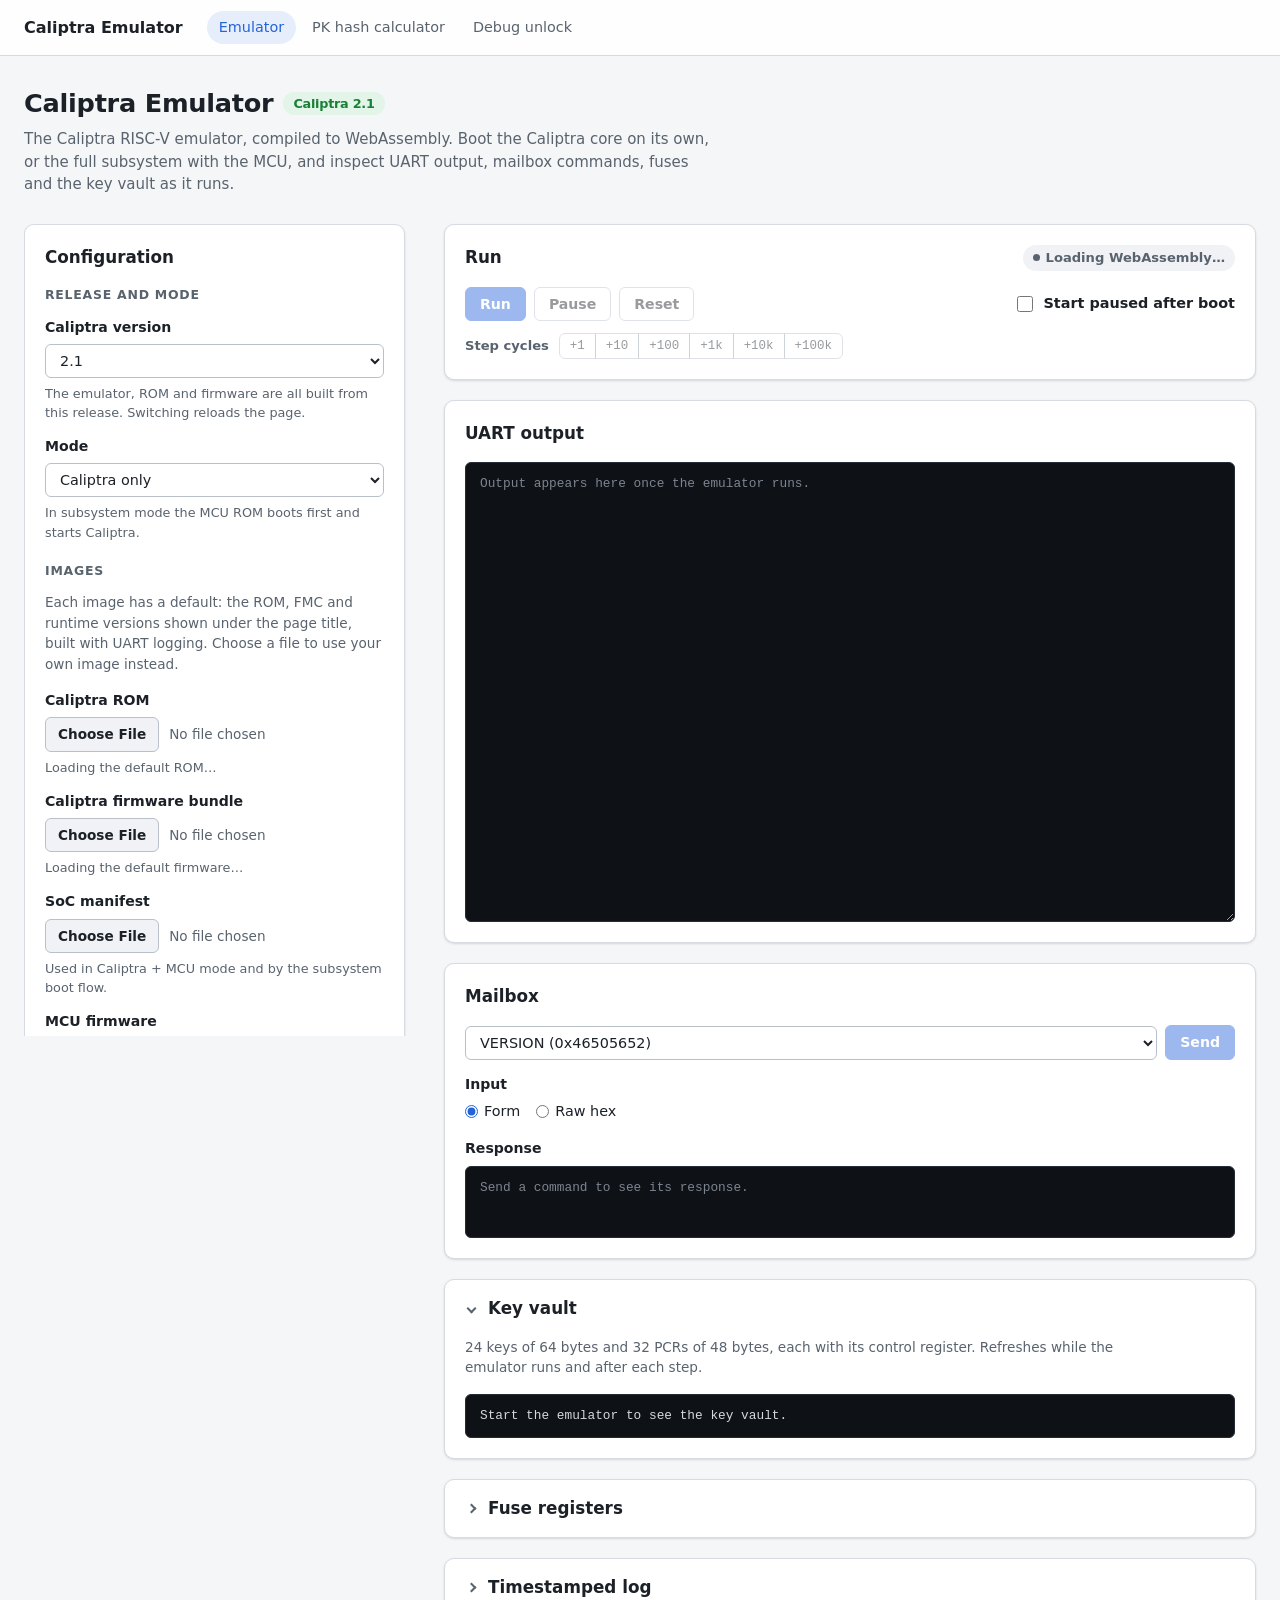
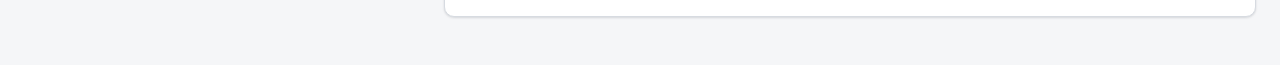
==== commit fa0b17b4: "Add Caliptra 2.0 alongside 2.1 The emulator page can now run Caliptra 2.0 (caliptra-sw fw-2.0.3: ROM" ====
--- a/www/index.html
+++ b/www/index.html
@@ -42,8 +42,8 @@
           <legend>Release and mode</legend>
           <div class="field">
             <label for="caliptra-version">Caliptra version</label>
-            <!-- TODO: support selecting other Caliptra releases (see README).
-                 Only 2.1 is built today; the other entries are placeholders. -->
+            <!-- app.js enables the releases listed in versions.json; the others
+                 are placeholders until they are built (see README). -->
             <select id="caliptra-version">
               <optgroup label="Caliptra 2.x (subsystem)">
                 <option value="2.2" disabled>2.2 (coming soon)</option>
@@ -57,7 +57,7 @@
                 <option value="1.0" disabled>1.0 (coming soon)</option>
               </optgroup>
             </select>
-            <span class="hint">The emulator, ROM and firmware are all built from this release.</span>
+            <span class="hint">The emulator, ROM and firmware are all built from this release. Switching reloads the page.</span>
           </div>
           <div class="field">
             <label for="emu-mode">Mode</label>
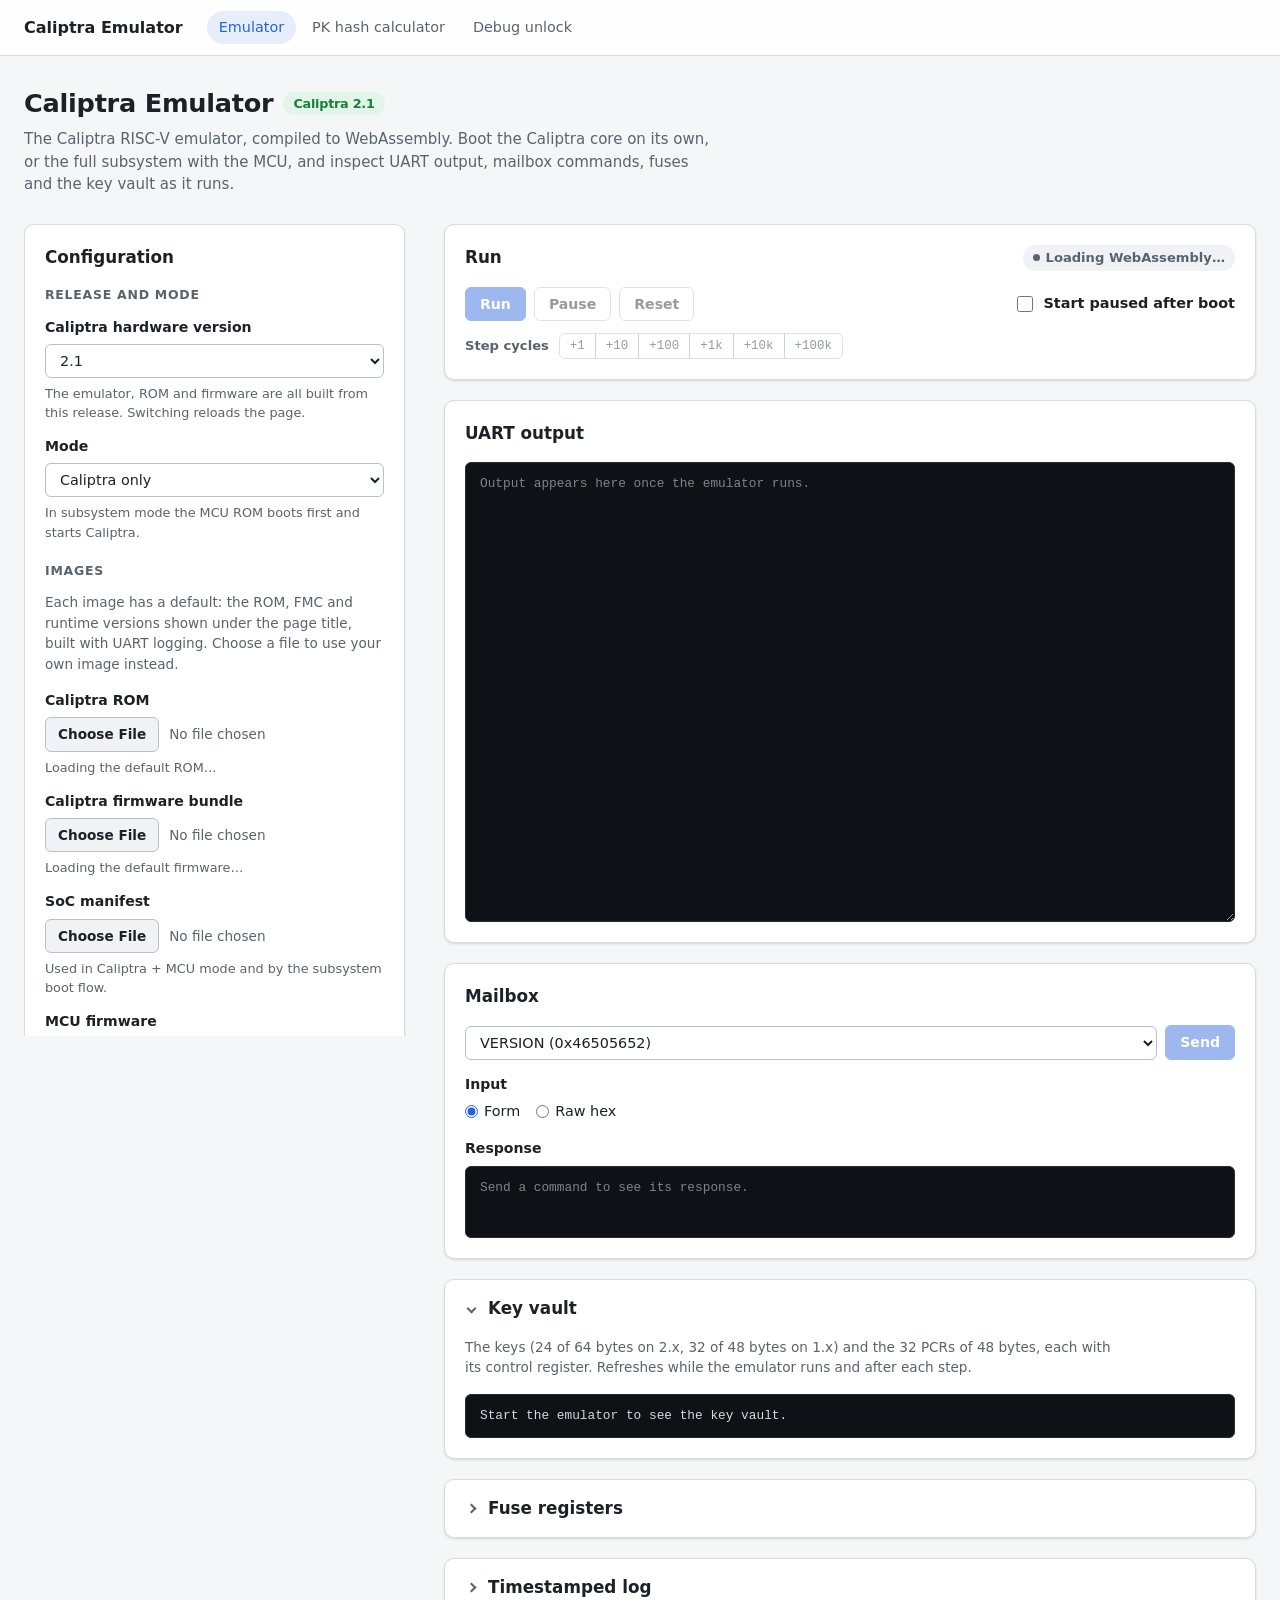
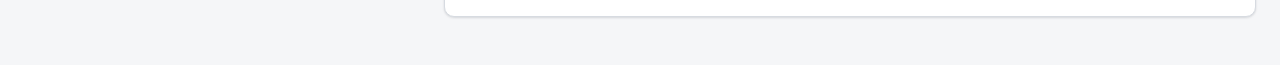
==== commit 5964ad27: "Add Caliptra 1.1 hardware and the runtime 1.3 PQ.DevID flow The Caliptra hardware version menu gains" ====
--- a/www/index.html
+++ b/www/index.html
@@ -41,7 +41,7 @@
         <fieldset>
           <legend>Release and mode</legend>
           <div class="field">
-            <label for="caliptra-version">Caliptra version</label>
+            <label for="caliptra-version">Caliptra hardware version</label>
             <!-- app.js enables the releases listed in versions.json; the others
                  are placeholders until they are built (see README). -->
             <select id="caliptra-version">
@@ -50,14 +50,12 @@
                 <option value="2.1" selected>2.1</option>
                 <option value="2.0" disabled>2.0 (coming soon)</option>
               </optgroup>
-              <optgroup label="Caliptra 1.x (core only)">
-                <option value="1.3" disabled>1.3 (coming soon)</option>
-                <option value="1.2" disabled>1.2 (coming soon)</option>
+              <optgroup label="Caliptra 1.x hardware (core only)">
                 <option value="1.1" disabled>1.1 (coming soon)</option>
                 <option value="1.0" disabled>1.0 (coming soon)</option>
               </optgroup>
             </select>
-            <span class="hint">The emulator, ROM and firmware are all built from this release. Switching reloads the page.</span>
+            <span class="hint" id="caliptra-version-hint">The emulator, ROM and firmware are all built from this release. Switching reloads the page.</span>
           </div>
           <div class="field">
             <label for="emu-mode">Mode</label>
@@ -71,7 +69,17 @@
 
         <fieldset>
           <legend>Images</legend>
-          <p class="note">Each image has a default: the ROM, FMC and runtime versions shown under the page title, built with UART logging. Choose a file to use your own image instead.</p>
+          <p class="note" id="images-note">Each image has a default: the ROM, FMC and runtime versions shown under the page title, built with UART logging. Choose a file to use your own image instead.</p>
+          <div class="field" id="rom-release-row" hidden>
+            <label for="rom-release">ROM release</label>
+            <select id="rom-release"></select>
+            <span class="hint" id="rom-release-info"></span>
+          </div>
+          <div class="field" id="fw-release-row" hidden>
+            <label for="fw-release">Firmware release (FMC + runtime)</label>
+            <select id="fw-release"></select>
+            <span class="hint" id="fw-release-info"></span>
+          </div>
           <div class="field">
             <label for="rom-file">Caliptra ROM</label>
             <input type="file" id="rom-file" accept=".bin,.rom">
@@ -82,12 +90,12 @@
             <input type="file" id="fw-file" accept=".bin,.bundle">
             <span class="hint" id="fw-info">Loading the default firmware…</span>
           </div>
-          <div class="field">
+          <div class="field" id="soc-manifest-row">
             <label for="soc-manifest-file">SoC manifest</label>
             <input type="file" id="soc-manifest-file" accept=".bin,.manifest">
             <span class="hint" id="soc-manifest-info">Used in Caliptra + MCU mode and by the subsystem boot flow.</span>
           </div>
-          <div class="field">
+          <div class="field" id="mcu-fw-row">
             <label for="mcu-fw-file">MCU firmware</label>
             <input type="file" id="mcu-fw-file" accept=".bin">
             <span class="hint" id="mcu-fw-info">Used in Caliptra + MCU mode and by the subsystem boot flow.</span>
@@ -154,7 +162,7 @@
             OTP partition bytes.
           </p>
 
-          <div class="field">
+          <div class="field" data-subsystem-only>
             <label class="mono" for="fuse-pqc-key-type">fuse_pqc_key_type</label>
             <select id="fuse-pqc-key-type">
               <option value="">Default (1 = MLDSA)</option>
@@ -175,7 +183,7 @@
               <input type="text" id="fuse-lms-revocation" placeholder="0" spellcheck="false">
               <span class="hint">32-bit mask</span>
             </div>
-            <div class="field">
+            <div class="field" data-subsystem-only>
               <label class="mono" for="fuse-mldsa-revocation">fuse_mldsa_revocation</label>
               <input type="text" id="fuse-mldsa-revocation" placeholder="0" spellcheck="false">
               <span class="hint">32-bit mask</span>
@@ -185,12 +193,12 @@
               <input type="text" id="soc-stepping-id" placeholder="0" spellcheck="false">
               <span class="hint">16-bit</span>
             </div>
-            <div class="field">
+            <div class="field" data-subsystem-only>
               <label class="mono" for="soc-manifest-max-svn">soc_manifest_max_svn</label>
               <input type="text" id="soc-manifest-max-svn" placeholder="128" spellcheck="false">
               <span class="hint">8-bit, default 128</span>
             </div>
-            <div class="field">
+            <div class="field" data-subsystem-only>
               <label class="mono" for="soc-manifest-svn">soc_manifest_svn</label>
               <input type="text" id="soc-manifest-svn" placeholder="0,0,0,0" spellcheck="false">
               <span class="hint">Four 32-bit words, comma-separated</span>
@@ -218,6 +226,7 @@
             <span class="hint">Turn off rollback protection.</span>
           </div>
 
+          <div data-subsystem-only>
           <h3>Production debug unlock PK hashes</h3>
           <p class="note">
             Caliptra + MCU mode only. One SHA-384 hash (96 hex characters) per
@@ -226,6 +235,7 @@
             from a key pair.
           </p>
           <div id="prod-dbg-pks-fields"></div>
+          </div>
 
           <div class="toolbar" style="margin-top: 16px">
             <button type="button" onclick="resetFuseFields()">Clear all overrides</button>
@@ -311,6 +321,14 @@
               <option value="GET_IDEV_MLDSA87_CSR">GET_IDEV_MLDSA87_CSR (0x49444D52)</option>
               <option value="GET_FMC_ALIAS_MLDSA87_CSR">GET_FMC_ALIAS_MLDSA87_CSR (0x464D4452)</option>
               <option value="GET_ATTESTED_MLDSA87_CSR">GET_ATTESTED_MLDSA87_CSR (0x414D4352)</option>
+            </optgroup>
+            <optgroup label="PQ.DevID identity (Caliptra 1.x)">
+              <option value="SET_PQ_SEED">SET_PQ_SEED (0x50515344)</option>
+              <option value="GET_PQ_INFO">GET_PQ_INFO (0x5051494E)</option>
+              <option value="GET_PQ_CSR">GET_PQ_CSR (0x50514353)</option>
+              <option value="GET_ATTESTED_PQ_CSR">GET_ATTESTED_PQ_CSR (0x41505143)</option>
+              <option value="POPULATE_PQ_CERT">POPULATE_PQ_CERT (0x50505143)</option>
+              <option value="GET_PQ_CERT">GET_PQ_CERT (0x47505143)</option>
             </optgroup>
             <optgroup label="Signature Verification">
               <option value="ECDSA384_SIGNATURE_VERIFY">ECDSA384_SIGNATURE_VERIFY (0x45435632)</option>
@@ -465,14 +483,44 @@
         </div>
         <div class="label" style="margin: 16px 0 6px">Response</div>
         <div id="mbox-response" class="console response" data-empty="Send a command to see its response."></div>
+        <div id="mbox-downloads" class="downloads"></div>
+      </section>
+
+      <section class="card" id="pq-card" hidden aria-labelledby="pq-title">
+        <div class="card-head">
+          <h2 id="pq-title">PQ.DevID identity (ML-DSA-87)</h2>
+          <span class="status" id="pq-status" role="status"></span>
+        </div>
+        <p class="note">
+          Caliptra 1.3 runtimes add a post-quantum device identity, PQ.DevID: an
+          ML-DSA-87 key pair derived from a seed the SoC sends with
+          <code>SET_PQ_SEED</code>. Caliptra 1.x has no ML-DSA hardware, so the
+          runtime computes ML-DSA in software; each step below takes about 10 to
+          60 million emulated cycles. Run the emulator until the runtime is
+          listening for mailbox commands, then provision the seed first.
+        </p>
+        <div class="field">
+          <label for="pq-seed">Seed (32 bytes, hex)</label>
+          <input type="text" id="pq-seed" spellcheck="false" autocomplete="off">
+          <span class="hint">Pre-filled with the test seed caliptra-sw's own tests use. PQ.DevID is derived from the seed alone, so the same seed always gives the same key pair.</span>
+        </div>
+        <div class="toolbar">
+          <button type="button" id="pq-provision" class="primary">1. Provision seed</button>
+          <button type="button" id="pq-info">2. Get public key</button>
+          <button type="button" id="pq-csr">3. Get CSR</button>
+          <button type="button" id="pq-attested">Get attested CSR</button>
+        </div>
+        <div id="pq-output" class="console response" style="margin-top: 14px" data-empty="Results appear here."></div>
+        <div id="pq-downloads" class="downloads"></div>
       </section>
 
       <details class="card collapsible" open>
         <summary><h2>Key vault</h2></summary>
         <div class="card-body">
           <p class="note">
-            24 keys of 64 bytes and 32 PCRs of 48 bytes, each with its control
-            register. Refreshes while the emulator runs and after each step.
+            The keys (24 of 64 bytes on 2.x, 32 of 48 bytes on 1.x) and the
+            32 PCRs of 48 bytes, each with its control register. Refreshes while
+            the emulator runs and after each step.
           </p>
           <div id="keyvault-display" class="console pre tall">Start the emulator to see the key vault.</div>
         </div>
--- a/www/style.css
+++ b/www/style.css
@@ -572,6 +572,9 @@
 
 .parsed { margin-top: 14px; }
 
+.downloads { display: flex; flex-wrap: wrap; gap: 6px 16px; margin-top: 8px; font-size: 0.85rem; }
+.downloads:empty { display: none; }
+
 /* -------------------------------------------------------------- mobile */
 
 @media (max-width: 640px) {
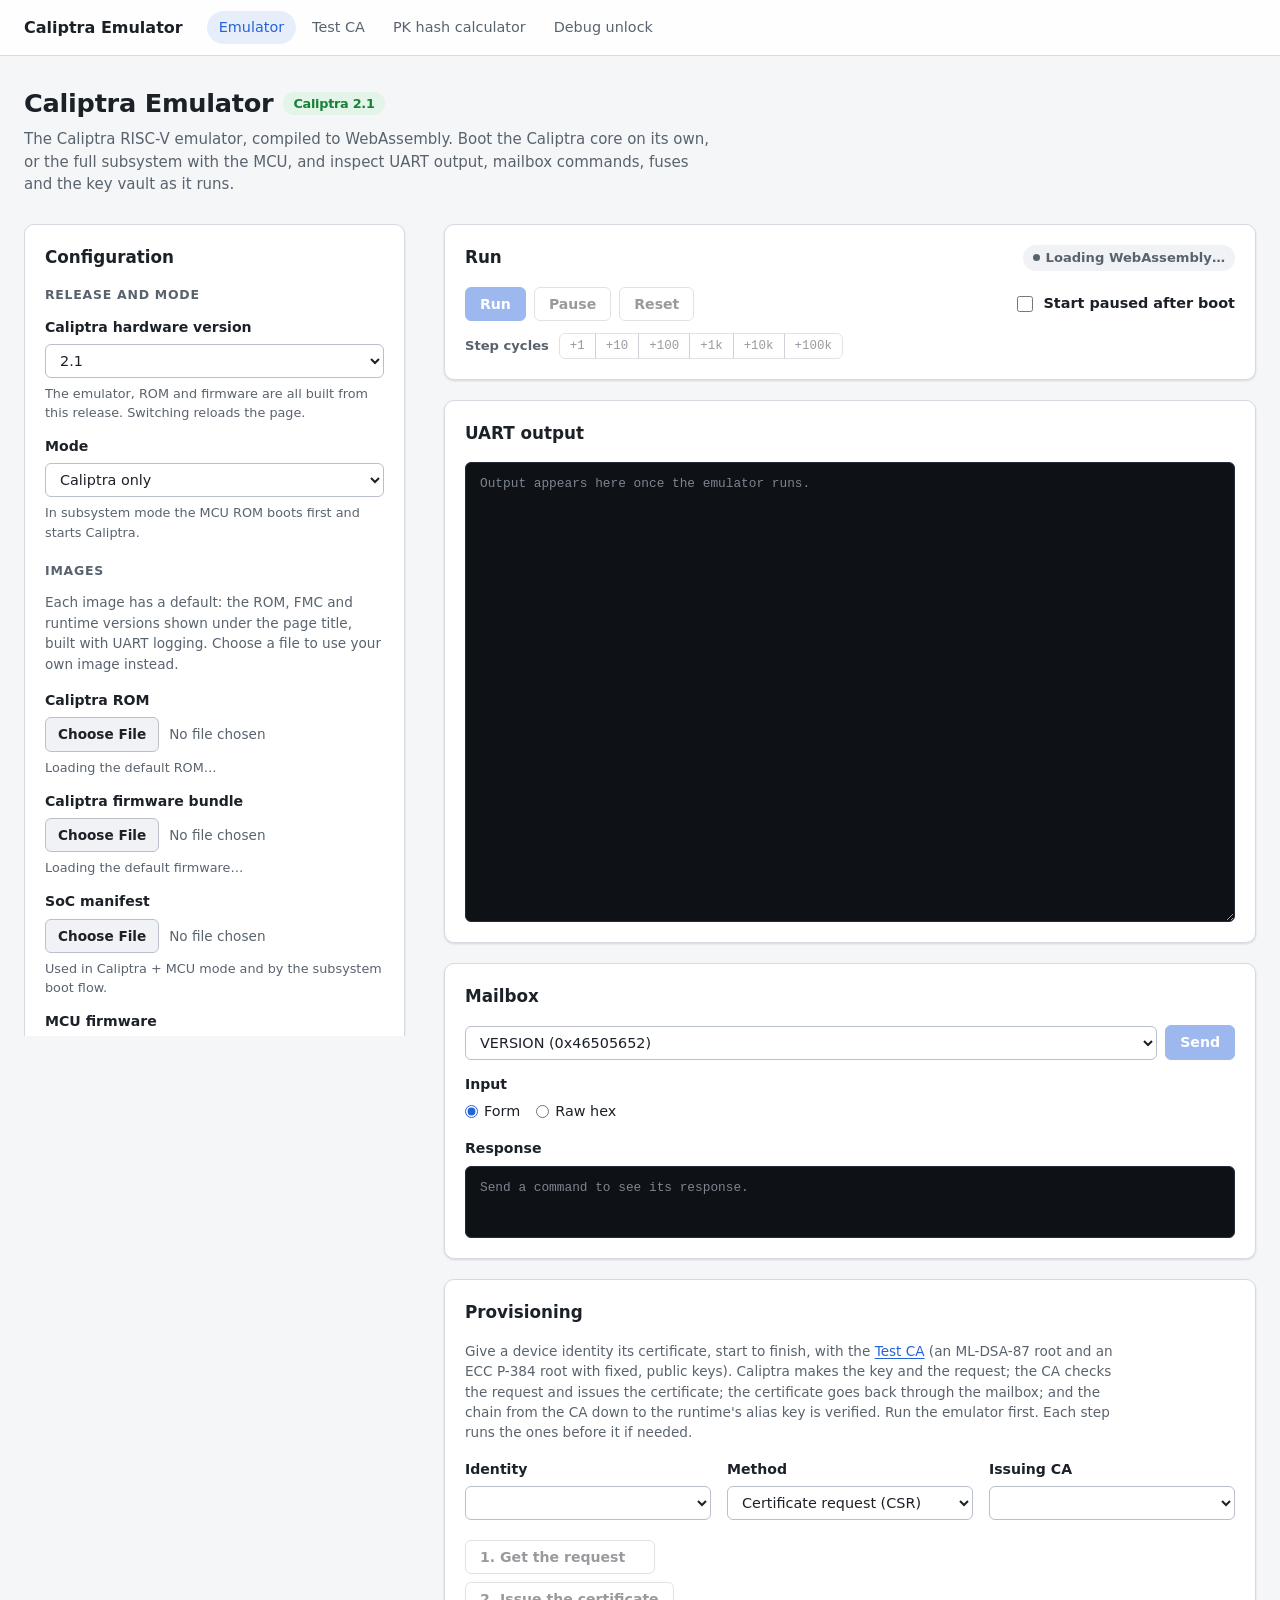
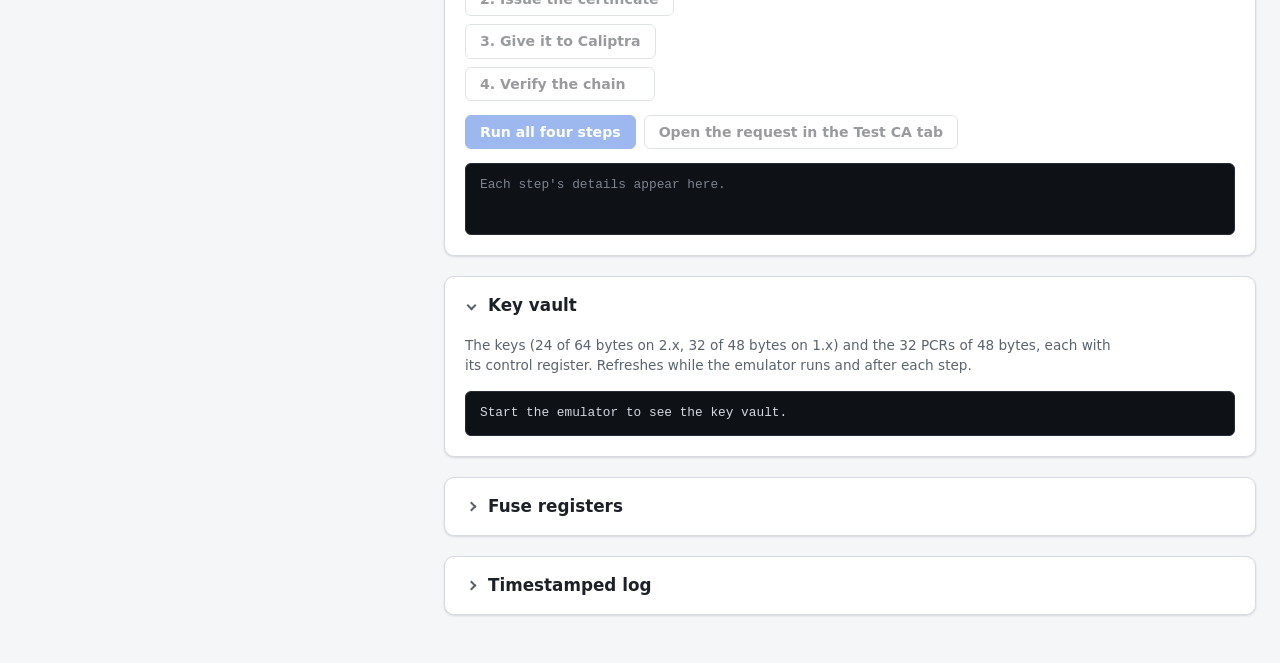
==== commit daf4acd2: "Add a test CA page and provisioning flows The site gains a Test CA page (www/ca.html): a certificate" ====
--- a/www/index.html
+++ b/www/index.html
@@ -5,6 +5,9 @@
 <meta name="viewport" content="width=device-width, initial-scale=1">
 <title>Caliptra 2.1 Emulator</title>
 <meta name="description" content="Run the Caliptra root of trust and the Caliptra subsystem MCU in your browser.">
+<link rel="icon" href="favicon.ico" sizes="16x16 32x32 48x48">
+<link rel="icon" href="favicon.svg" type="image/svg+xml">
+<link rel="apple-touch-icon" href="apple-touch-icon.png">
 <link rel="stylesheet" href="style.css">
 </head>
 <body>
@@ -14,6 +17,7 @@
     <a class="brand" href="index.html">Caliptra <span class="brand-long">Emulator</span></a>
     <nav class="site-nav" aria-label="Pages">
       <a href="index.html" aria-current="page">Emulator</a>
+      <a href="ca.html">Test CA</a>
       <a href="pk-hash.html">PK hash calculator</a>
       <a href="debug-unlock.html">Debug unlock</a>
     </nav>
@@ -142,6 +146,11 @@
             <input type="checkbox" id="ocp-lock" checked>
             <label for="ocp-lock">OCP LOCK</label>
             <span class="hint">Enable OCP LOCK, the Open Compute Project's key management for storage encryption keys.</span>
+          </div>
+          <div class="check">
+            <input type="checkbox" id="provisioning-mode">
+            <label for="provisioning-mode">Provisioning: request the IDevID CSR</label>
+            <span class="hint">Set the <code>GENERATE_IDEVID_CSR</code> manufacturing flag before boot, as a manufacturing tester does over JTAG. The ROM then builds the IDevID certificate request, hands it to the SoC through the mailbox and waits for the flag to clear before it boots on. <a href="#provisioning">Provisioning</a>, further down this page, takes it from there. Ticking this also selects the Manufacturing lifecycle, the state a device is in at that point on a production line.</span>
           </div>
           <div class="check">
             <input type="checkbox" id="debug-intent">
@@ -486,6 +495,55 @@
         <div id="mbox-downloads" class="downloads"></div>
       </section>
 
+      <section class="card" id="provisioning" aria-labelledby="provision-title">
+        <div class="card-head">
+          <h2 id="provision-title">Provisioning</h2>
+          <span class="status" id="prov-status" role="status"></span>
+        </div>
+        <p class="note">
+          Give a device identity its certificate, start to finish, with the
+          <a href="ca.html" target="caliptra-ca">Test CA</a> (an ML-DSA-87 root
+          and an ECC P-384 root with fixed, public keys). Caliptra makes the
+          key and the request; the CA checks the request and issues the
+          certificate; the certificate goes back through the mailbox; and the
+          chain from the CA down to the runtime's alias key is verified.
+          Run the emulator first. Each step runs the ones before it if needed.
+        </p>
+        <div class="field-grid">
+          <div class="field">
+            <label for="prov-identity">Identity</label>
+            <select id="prov-identity"></select>
+            <span class="hint" id="prov-identity-hint"></span>
+          </div>
+          <div class="field">
+            <label for="prov-method">Method</label>
+            <select id="prov-method">
+              <option value="csr">Certificate request (CSR)</option>
+              <option value="tbs">Public key and TBS signing</option>
+            </select>
+            <span class="hint" id="prov-method-hint"></span>
+          </div>
+          <div class="field">
+            <label for="prov-ca">Issuing CA</label>
+            <select id="prov-ca"></select>
+            <span class="hint" id="prov-ca-hint"></span>
+          </div>
+        </div>
+        <ol class="steps" id="prov-steps">
+          <li><button type="button" data-step="0" disabled>1. Get the request</button><span class="hint"></span></li>
+          <li><button type="button" data-step="1" disabled>2. Issue the certificate</button><span class="hint"></span></li>
+          <li><button type="button" data-step="2" disabled>3. Give it to Caliptra</button><span class="hint"></span></li>
+          <li><button type="button" data-step="3" disabled>4. Verify the chain</button><span class="hint"></span></li>
+        </ol>
+        <div class="toolbar">
+          <button type="button" id="prov-run-all" class="primary" disabled>Run all four steps</button>
+          <button type="button" id="prov-open-ca" disabled title="Show this request in the Test CA tab, to issue the certificate there by hand">Open the request in the Test CA tab</button>
+          <button type="button" id="prov-use-sent" hidden></button>
+        </div>
+        <div id="prov-output" class="console response" style="margin-top: 14px" data-empty="Each step's details appear here."></div>
+        <div id="prov-downloads" class="downloads"></div>
+      </section>
+
       <section class="card" id="pq-card" hidden aria-labelledby="pq-title">
         <div class="card-head">
           <h2 id="pq-title">PQ.DevID identity (ML-DSA-87)</h2>
--- a/www/style.css
+++ b/www/style.css
@@ -1,6 +1,6 @@
 /* Licensed under the Apache-2.0 license
  *
- * Shared styles for the Caliptra emulator pages (index, pk-hash,
+ * Shared styles for the Caliptra emulator pages (index, ca, pk-hash,
  * debug-unlock). Colors follow the system light/dark preference. Console and
  * output panes stay dark in both themes. The page scripts reference
  * --text, --muted, --border, --green, --yellow and --red in inline styles, so
@@ -341,7 +341,7 @@
   gap: 14px 16px;
   margin-bottom: 14px;
 }
-.field-grid .field { margin-bottom: 0; }
+.field-grid .field { margin-bottom: 0; align-content: start; }
 .field.wide { grid-column: 1 / -1; }
 
 .check {
@@ -575,6 +575,55 @@
 .downloads { display: flex; flex-wrap: wrap; gap: 6px 16px; margin-top: 8px; font-size: 0.85rem; }
 .downloads:empty { display: none; }
 
+/* Name and value pairs (the CA page's roots). */
+.facts {
+  display: grid;
+  grid-template-columns: minmax(120px, max-content) minmax(0, 1fr);
+  gap: 4px 16px;
+  margin: 0;
+  font-size: 0.85rem;
+}
+.facts dt { color: var(--muted); }
+.facts dd {
+  margin: 0;
+  font-family: var(--mono);
+  font-size: 0.8rem;
+  overflow-wrap: anywhere;
+  white-space: pre-wrap;
+}
+
+.table-wrap { overflow-x: auto; }
+.table {
+  width: 100%;
+  border-collapse: collapse;
+  font-size: 0.85rem;
+}
+.table th, .table td {
+  padding: 7px 10px;
+  border-bottom: 1px solid var(--border);
+  text-align: left;
+  vertical-align: top;
+  white-space: nowrap;
+}
+.table th { color: var(--muted); font-size: 0.78rem; font-weight: 600; }
+.table td.wrap { white-space: normal; overflow-wrap: anywhere; min-width: 220px; }
+.table td.mono { font-family: var(--mono); font-size: 0.8rem; }
+.table .toolbar { flex-wrap: nowrap; gap: 6px; }
+
+/* Numbered steps of a provisioning flow. */
+.steps { display: grid; gap: 8px; margin: 0 0 14px; padding: 0; list-style: none; }
+.steps li {
+  display: grid;
+  grid-template-columns: auto minmax(0, 1fr);
+  gap: 4px 12px;
+  align-items: center;
+}
+.steps li > button { min-width: 190px; justify-content: flex-start; }
+.steps li > .hint { overflow-wrap: anywhere; }
+.steps li.done > .hint { color: var(--green); }
+.steps li.skipped > .hint { color: var(--yellow); }
+.steps li.failed > .hint { color: var(--red); }
+
 /* -------------------------------------------------------------- mobile */
 
 @media (max-width: 640px) {
@@ -587,4 +636,7 @@
   details.collapsible > summary { padding: 14px 16px; }
   details.collapsible > .card-body { padding: 0 16px 16px; }
   .console.uart { height: 360px; }
-}
+  .facts { grid-template-columns: minmax(0, 1fr); }
+  .facts dd { margin-bottom: 6px; }
+  .steps li { grid-template-columns: minmax(0, 1fr); }
+}
